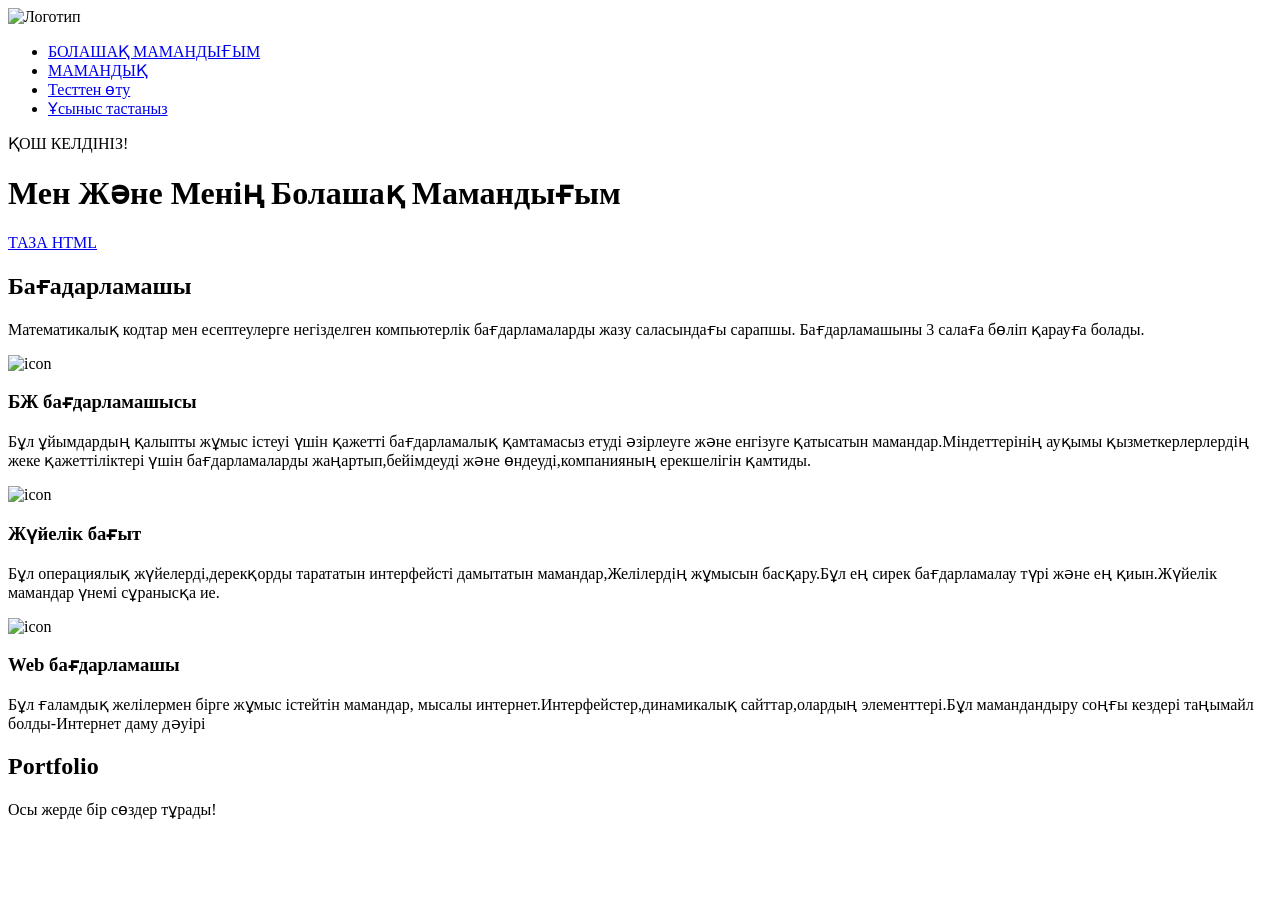
==== index.html @ b15ae534 "Update HTML structure, language code, and add viewport meta tag Co-authored-by: kuanysh.a3.bolat <ku" ====
<!DOCTYPE html>
<html lang="kk">

<head>
	<meta charset="utf-8">
	<meta name="viewport" content="width=device-width, initial-scale=1.0">
	<title>Мен және менің Болашақ мамандығым</title>
	<link rel="stylesheet" type="text/css" href="css/main.css">
</head>

<body>
	
	<header>
		<div class="container">
			<div class="heading text">
				<img src="img/logo.png" alt="Логотип" class="logo">
				<nav>
					<ul class="menu">
						<li>
							<a href="html/future.html">БОЛАШАҚ МАМАНДЫҒЫМ</a>
						</li>
						<li>
							<a href="#prof">МАМАНДЫҚ</a>
						</li>
						<li>
							<a href="#">Тесттен өту</a>
						</li>
						<li>
							<a href="php/index.php">Ұсыныс тастаныз</a>
						</li>
					</ul>
				</nav>
			</div>
			
			<div class="titles">
				<div class="titles__first">
					ҚОШ КЕЛДІНІЗ!
				</div>
				<h1>Мен Және Менің Болашақ Мамандығым</h1>
				<div class="none">
					<a href="html/nonecss.html">ТАЗА HTML</a>
				</div>
			</div>
		</div>
	</header>
	
	<section>
		<div class="container">
			
			<div class="title">
				<h2 id="prof">
					Бағадарламашы
				</h2>

				<p>
					Математикалық кодтар мен есептеулерге негізделген компьютерлік бағдарламаларды жазу саласындағы сарапшы. Бағдарламашыны 3 салаға бөліп қарауға болады.
				</p>
			</div>
				
			<div class="services">
				<div class="services__o">
					<img src="img/icon1.png" alt="icon">
					<h3>БЖ бағдарламашысы</h3>
					<p>Бұл ұйымдардың қалыпты жұмыс істеуі үшін қажетті бағдарламалық қамтамасыз етуді әзірлеуге және енгізуге қатысатын мамандар.Міндеттерінің ауқымы қызметкерлерлердің жеке қажеттіліктері үшін бағдарламаларды жаңартып,бейімдеуді және өндеуді,компанияның ерекшелігін қамтиды.</p>
				</div>

				<div class="services__o">
					<img src="img/icon2.png" alt="icon">
					<h3>Жүйелік бағыт</h3>
					<p>Бұл операциялық жүйелерді,дерекқорды тарататын интерфейсті дамытатын мамандар,Желілердің жұмысын басқару.Бұл ең сирек бағдарламалау түрі және ең қиын.Жүйелік мамандар үнемі сұранысқа ие.</p>
				</div>
			
				<div class="services__o">
					<img src="img/icon3.png" alt="icon">
					<h3>Web бағдарламашы</h3>
					<p>Бұл ғаламдық желілермен бірге жұмыс істейтін мамандар, мысалы интернет.Интерфейстер,динамикалық сайттар,олардың элементтері.Бұл мамандандыру соңғы кездері таңымайл болды-Интернет даму дәуірі</p>
				</div>
			</div>
		</div>
	</section>

	<section id="portfolio">
		<div class="container">
			<div class="title">
				<h2>
					Portfolio
				</h2>

				<p>
					Осы жерде бір сөздер тұрады!
				</p>
			</div>
		</div>
	</section>

	<footer>
		<div class="container">
			
		</div>
	</footer>

</body>

</html>
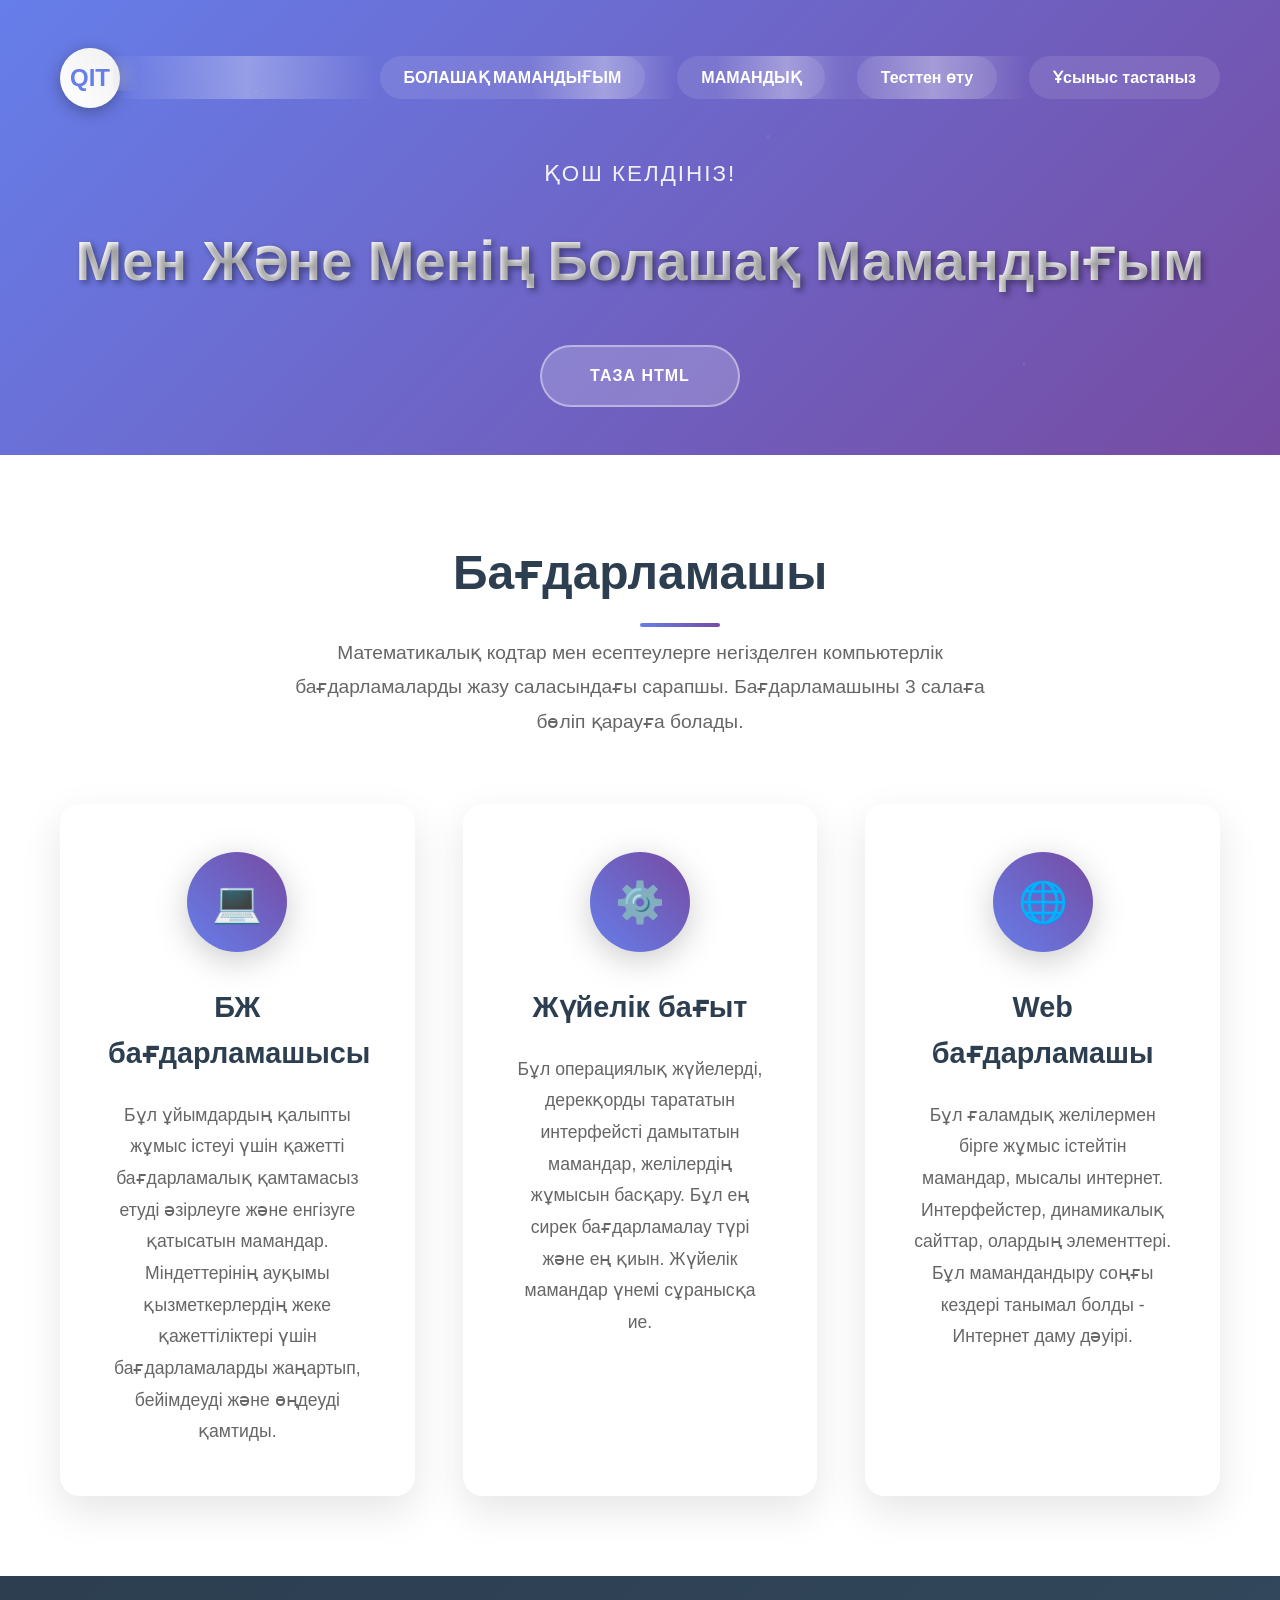
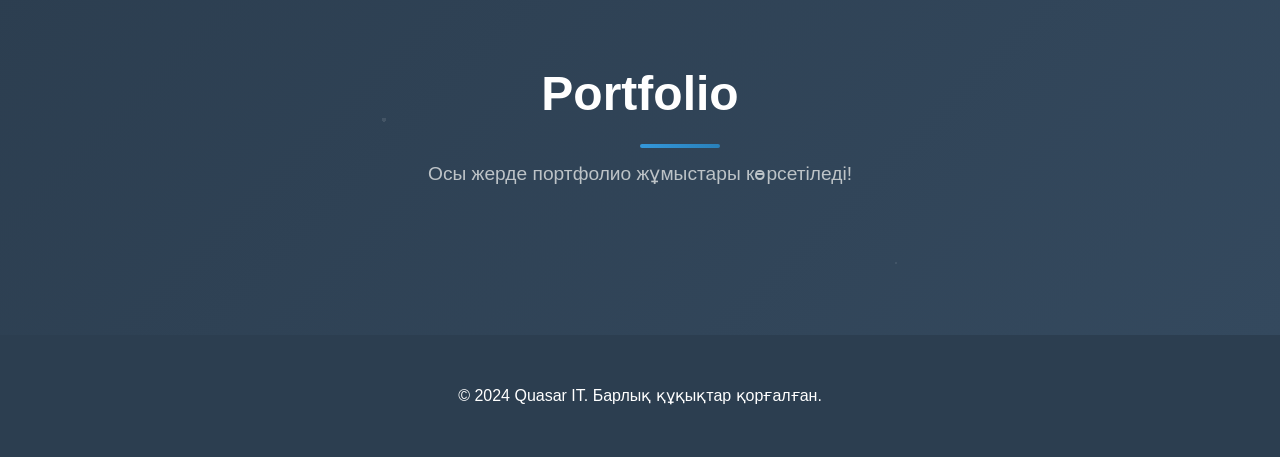
==== commit 23bde836: "Refactor index.html with inline CSS, animations, and enhanced interactivity Co-authored-by: kuanysh." ====
--- a/index.html
+++ b/index.html
@@ -2,103 +2,692 @@
 <html lang="kk">
 
 <head>
-	<meta charset="utf-8">
-	<meta name="viewport" content="width=device-width, initial-scale=1.0">
-	<title>Мен және менің Болашақ мамандығым</title>
-	<link rel="stylesheet" type="text/css" href="css/main.css">
+    <meta charset="utf-8">
+    <meta name="viewport" content="width=device-width, initial-scale=1.0">
+    <title>Мен және менің Болашақ мамандығым</title>
+    <style>
+        /* Reset and Base Styles */
+        * {
+            margin: 0;
+            padding: 0;
+            box-sizing: border-box;
+        }
+
+        body {
+            font-family: 'Segoe UI', Tahoma, Geneva, Verdana, sans-serif;
+            line-height: 1.6;
+            color: #333;
+            overflow-x: hidden;
+        }
+
+        .container {
+            max-width: 1200px;
+            margin: 0 auto;
+            padding: 0 20px;
+        }
+
+        html {
+            scroll-behavior: smooth;
+        }
+
+        /* Animations */
+        @keyframes fadeInUp {
+            from {
+                opacity: 0;
+                transform: translateY(50px);
+            }
+            to {
+                opacity: 1;
+                transform: translateY(0);
+            }
+        }
+
+        @keyframes fadeInLeft {
+            from {
+                opacity: 0;
+                transform: translateX(-50px);
+            }
+            to {
+                opacity: 1;
+                transform: translateX(0);
+            }
+        }
+
+        @keyframes slideInDown {
+            from {
+                opacity: 0;
+                transform: translateY(-100px);
+            }
+            to {
+                opacity: 1;
+                transform: translateY(0);
+            }
+        }
+
+        @keyframes bounceIn {
+            0% {
+                opacity: 0;
+                transform: scale(0.3);
+            }
+            50% {
+                opacity: 1;
+                transform: scale(1.1);
+            }
+            70% {
+                transform: scale(0.95);
+            }
+            100% {
+                opacity: 1;
+                transform: scale(1);
+            }
+        }
+
+        @keyframes pulse {
+            0% {
+                transform: scale(1);
+                opacity: 1;
+            }
+            50% {
+                transform: scale(1.05);
+                opacity: 0.8;
+            }
+            100% {
+                transform: scale(1);
+                opacity: 1;
+            }
+        }
+
+        @keyframes glow {
+            0% {
+                box-shadow: 0 0 10px rgba(102, 126, 234, 0.5);
+            }
+            50% {
+                box-shadow: 0 0 25px rgba(102, 126, 234, 0.8), 0 0 35px rgba(102, 126, 234, 0.6);
+            }
+            100% {
+                box-shadow: 0 0 10px rgba(102, 126, 234, 0.5);
+            }
+        }
+
+        @keyframes float {
+            0%, 100% {
+                transform: translateY(0px);
+            }
+            50% {
+                transform: translateY(-10px);
+            }
+        }
+
+        @keyframes slideIn {
+            from {
+                opacity: 0;
+                transform: translateX(-100%);
+            }
+            to {
+                opacity: 1;
+                transform: translateX(0);
+            }
+        }
+
+        @keyframes zoomIn {
+            from {
+                opacity: 0;
+                transform: scale(0.5);
+            }
+            to {
+                opacity: 1;
+                transform: scale(1);
+            }
+        }
+
+        @keyframes rotateIn {
+            from {
+                opacity: 0;
+                transform: rotate(-180deg) scale(0.5);
+            }
+            to {
+                opacity: 1;
+                transform: rotate(0deg) scale(1);
+            }
+        }
+
+        /* Header Styles */
+        header {
+            background: linear-gradient(135deg, #667eea 0%, #764ba2 100%);
+            color: white;
+            padding: 3rem 0;
+            position: relative;
+            overflow: hidden;
+            animation: slideInDown 1.2s ease-out;
+        }
+
+        header::before {
+            content: '';
+            position: absolute;
+            top: 0;
+            left: 0;
+            right: 0;
+            bottom: 0;
+            background: 
+                radial-gradient(circle at 20% 20%, rgba(255,255,255,0.1) 1px, transparent 1px),
+                radial-gradient(circle at 80% 80%, rgba(255,255,255,0.1) 1px, transparent 1px),
+                radial-gradient(circle at 60% 30%, rgba(255,255,255,0.05) 2px, transparent 2px);
+            animation: float 8s ease-in-out infinite;
+        }
+
+        .heading {
+            display: flex;
+            justify-content: space-between;
+            align-items: center;
+            margin-bottom: 3rem;
+            animation: fadeInLeft 1.2s ease-out 0.3s both;
+        }
+
+        .logo {
+            height: 60px;
+            width: 60px;
+            background: linear-gradient(45deg, #fff, #f0f0f0);
+            border-radius: 50%;
+            display: flex;
+            align-items: center;
+            justify-content: center;
+            font-weight: bold;
+            color: #667eea;
+            font-size: 24px;
+            filter: drop-shadow(0 4px 8px rgba(0,0,0,0.3));
+            transition: all 0.4s ease;
+            animation: rotateIn 1s ease-out 0.5s both;
+        }
+
+        .logo:hover {
+            transform: scale(1.2) rotate(360deg);
+            animation: glow 2s ease-in-out infinite;
+        }
+
+        .menu {
+            list-style: none;
+            display: flex;
+            gap: 2rem;
+        }
+
+        .menu li {
+            animation: bounceIn 0.8s ease-out;
+        }
+
+        .menu li:nth-child(1) { animation-delay: 0.2s; }
+        .menu li:nth-child(2) { animation-delay: 0.4s; }
+        .menu li:nth-child(3) { animation-delay: 0.6s; }
+        .menu li:nth-child(4) { animation-delay: 0.8s; }
+
+        .menu a {
+            color: white;
+            text-decoration: none;
+            font-weight: 600;
+            padding: 0.8rem 1.5rem;
+            border-radius: 30px;
+            transition: all 0.4s ease;
+            position: relative;
+            overflow: hidden;
+            background: rgba(255, 255, 255, 0.1);
+            backdrop-filter: blur(10px);
+        }
+
+        .menu a::before {
+            content: '';
+            position: absolute;
+            top: 0;
+            left: -100%;
+            width: 100%;
+            height: 100%;
+            background: linear-gradient(90deg, transparent, rgba(255,255,255,0.3), transparent);
+            transition: left 0.6s ease;
+        }
+
+        .menu a:hover::before {
+            left: 100%;
+        }
+
+        .menu a:hover {
+            background: rgba(255, 255, 255, 0.25);
+            transform: translateY(-3px) scale(1.05);
+            box-shadow: 0 8px 20px rgba(0,0,0,0.3);
+        }
+
+        .titles {
+            text-align: center;
+            animation: fadeInUp 1.2s ease-out 0.8s both;
+        }
+
+        .titles__first {
+            font-size: 1.4rem;
+            margin-bottom: 1.5rem;
+            opacity: 0.9;
+            animation: pulse 3s ease-in-out infinite;
+            letter-spacing: 2px;
+        }
+
+        .titles h1 {
+            font-size: 3.5rem;
+            margin-bottom: 2.5rem;
+            text-shadow: 3px 3px 6px rgba(0,0,0,0.4);
+            background: linear-gradient(45deg, #fff, #f0f0f0, #fff);
+            -webkit-background-clip: text;
+            -webkit-text-fill-color: transparent;
+            background-clip: text;
+            animation: float 4s ease-in-out infinite;
+        }
+
+        .none a {
+            background: rgba(255, 255, 255, 0.2);
+            color: white;
+            padding: 1rem 3rem;
+            border-radius: 50px;
+            text-decoration: none;
+            transition: all 0.4s ease;
+            display: inline-block;
+            border: 2px solid rgba(255, 255, 255, 0.4);
+            font-weight: 600;
+            text-transform: uppercase;
+            letter-spacing: 1px;
+        }
+
+        .none a:hover {
+            background: white;
+            color: #667eea;
+            transform: translateY(-5px) scale(1.05);
+            box-shadow: 0 10px 30px rgba(0,0,0,0.3);
+            animation: glow 2s ease-in-out infinite;
+        }
+
+        /* Section Styles */
+        section {
+            padding: 5rem 0;
+            position: relative;
+        }
+
+        section:nth-child(even) {
+            background: linear-gradient(135deg, #f5f7fa 0%, #c3cfe2 100%);
+        }
+
+        .title {
+            text-align: center;
+            margin-bottom: 4rem;
+            animation: fadeInUp 1s ease-out;
+        }
+
+        .title h2 {
+            font-size: 3rem;
+            margin-bottom: 1.5rem;
+            color: #2c3e50;
+            position: relative;
+            display: inline-block;
+            animation: zoomIn 1s ease-out 0.3s both;
+        }
+
+        .title h2::after {
+            content: '';
+            position: absolute;
+            bottom: -15px;
+            left: 50%;
+            transform: translateX(-50%);
+            width: 80px;
+            height: 4px;
+            background: linear-gradient(45deg, #667eea, #764ba2);
+            border-radius: 3px;
+            animation: slideIn 1s ease-out 0.6s both;
+        }
+
+        .title p {
+            font-size: 1.2rem;
+            color: #666;
+            max-width: 700px;
+            margin: 0 auto;
+            line-height: 1.8;
+            animation: fadeInUp 1s ease-out 0.5s both;
+        }
+
+        /* Services Styles */
+        .services {
+            display: grid;
+            grid-template-columns: repeat(auto-fit, minmax(350px, 1fr));
+            gap: 3rem;
+            margin-top: 4rem;
+        }
+
+        .services__o {
+            background: white;
+            padding: 3rem;
+            border-radius: 20px;
+            text-align: center;
+            box-shadow: 0 15px 40px rgba(0,0,0,0.1);
+            transition: all 0.4s ease;
+            position: relative;
+            overflow: hidden;
+            animation: fadeInUp 1s ease-out;
+            transform: translateY(20px);
+            opacity: 0;
+        }
+
+        .services__o:nth-child(1) { 
+            animation-delay: 0.2s; 
+            animation-fill-mode: both;
+        }
+        .services__o:nth-child(2) { 
+            animation-delay: 0.4s; 
+            animation-fill-mode: both;
+        }
+        .services__o:nth-child(3) { 
+            animation-delay: 0.6s; 
+            animation-fill-mode: both;
+        }
+
+        .services__o::before {
+            content: '';
+            position: absolute;
+            top: 0;
+            left: 0;
+            right: 0;
+            height: 5px;
+            background: linear-gradient(45deg, #667eea, #764ba2, #667eea);
+            transform: scaleX(0);
+            transition: transform 0.6s ease;
+        }
+
+        .services__o:hover::before {
+            transform: scaleX(1);
+        }
+
+        .services__o:hover {
+            transform: translateY(-15px) scale(1.02);
+            box-shadow: 0 25px 60px rgba(0,0,0,0.2);
+        }
+
+        .services__o .icon {
+            width: 100px;
+            height: 100px;
+            margin: 0 auto 2rem;
+            background: linear-gradient(45deg, #667eea, #764ba2);
+            border-radius: 50%;
+            display: flex;
+            align-items: center;
+            justify-content: center;
+            font-size: 2.5rem;
+            color: white;
+            filter: drop-shadow(0 8px 16px rgba(0,0,0,0.2));
+            transition: all 0.4s ease;
+            animation: rotateIn 1s ease-out;
+        }
+
+        .services__o:hover .icon {
+            transform: scale(1.15) rotate(360deg);
+            animation: pulse 1s ease-in-out infinite;
+        }
+
+        .services__o h3 {
+            font-size: 1.8rem;
+            margin-bottom: 1.5rem;
+            color: #2c3e50;
+            animation: fadeInUp 1s ease-out 0.3s both;
+        }
+
+        .services__o p {
+            color: #666;
+            line-height: 1.8;
+            font-size: 1.1rem;
+            animation: fadeInUp 1s ease-out 0.5s both;
+        }
+
+        /* Portfolio Section */
+        #portfolio {
+            background: linear-gradient(135deg, #2c3e50 0%, #34495e 100%);
+            color: white;
+            position: relative;
+            overflow: hidden;
+        }
+
+        #portfolio::before {
+            content: '';
+            position: absolute;
+            top: 0;
+            left: 0;
+            right: 0;
+            bottom: 0;
+            background: 
+                radial-gradient(circle at 30% 40%, rgba(255,255,255,0.1) 2px, transparent 2px),
+                radial-gradient(circle at 70% 80%, rgba(255,255,255,0.08) 1px, transparent 1px);
+            animation: float 12s ease-in-out infinite reverse;
+        }
+
+        #portfolio .title h2 {
+            color: white;
+            animation: zoomIn 1s ease-out;
+        }
+
+        #portfolio .title h2::after {
+            background: linear-gradient(45deg, #3498db, #2980b9);
+        }
+
+        #portfolio .title p {
+            color: #bdc3c7;
+        }
+
+        /* Footer */
+        footer {
+            background: #2c3e50;
+            color: white;
+            padding: 3rem 0;
+            text-align: center;
+            animation: fadeInUp 1s ease-out;
+        }
+
+        /* Responsive Design */
+        @media (max-width: 768px) {
+            .heading {
+                flex-direction: column;
+                gap: 2rem;
+            }
+            
+            .menu {
+                flex-wrap: wrap;
+                justify-content: center;
+                gap: 1rem;
+            }
+            
+            .titles h1 {
+                font-size: 2.5rem;
+            }
+            
+            .services {
+                grid-template-columns: 1fr;
+                gap: 2rem;
+            }
+            
+            .title h2 {
+                font-size: 2.5rem;
+            }
+
+            .services__o {
+                padding: 2rem;
+            }
+        }
+
+        /* Loading Screen */
+        .loading {
+            position: fixed;
+            top: 0;
+            left: 0;
+            width: 100%;
+            height: 100%;
+            background: linear-gradient(135deg, #667eea 0%, #764ba2 100%);
+            display: flex;
+            justify-content: center;
+            align-items: center;
+            z-index: 9999;
+            animation: fadeOut 1s ease-out 2s both;
+        }
+
+        .loading::after {
+            content: '';
+            width: 50px;
+            height: 50px;
+            border: 3px solid rgba(255,255,255,0.3);
+            border-top: 3px solid white;
+            border-radius: 50%;
+            animation: spin 1s linear infinite;
+        }
+
+        @keyframes spin {
+            0% { transform: rotate(0deg); }
+            100% { transform: rotate(360deg); }
+        }
+
+        @keyframes fadeOut {
+            to {
+                opacity: 0;
+                visibility: hidden;
+            }
+        }
+
+        /* Scroll Animations */
+        .animate-on-scroll {
+            opacity: 0;
+            transform: translateY(50px);
+            transition: all 0.8s ease;
+        }
+
+        .animate-on-scroll.animated {
+            opacity: 1;
+            transform: translateY(0);
+        }
+    </style>
 </head>
 
 <body>
-	
-	<header>
-		<div class="container">
-			<div class="heading text">
-				<img src="img/logo.png" alt="Логотип" class="logo">
-				<nav>
-					<ul class="menu">
-						<li>
-							<a href="html/future.html">БОЛАШАҚ МАМАНДЫҒЫМ</a>
-						</li>
-						<li>
-							<a href="#prof">МАМАНДЫҚ</a>
-						</li>
-						<li>
-							<a href="#">Тесттен өту</a>
-						</li>
-						<li>
-							<a href="php/index.php">Ұсыныс тастаныз</a>
-						</li>
-					</ul>
-				</nav>
-			</div>
-			
-			<div class="titles">
-				<div class="titles__first">
-					ҚОШ КЕЛДІНІЗ!
-				</div>
-				<h1>Мен Және Менің Болашақ Мамандығым</h1>
-				<div class="none">
-					<a href="html/nonecss.html">ТАЗА HTML</a>
-				</div>
-			</div>
-		</div>
-	</header>
-	
-	<section>
-		<div class="container">
-			
-			<div class="title">
-				<h2 id="prof">
-					Бағадарламашы
-				</h2>
-
-				<p>
-					Математикалық кодтар мен есептеулерге негізделген компьютерлік бағдарламаларды жазу саласындағы сарапшы. Бағдарламашыны 3 салаға бөліп қарауға болады.
-				</p>
-			</div>
-				
-			<div class="services">
-				<div class="services__o">
-					<img src="img/icon1.png" alt="icon">
-					<h3>БЖ бағдарламашысы</h3>
-					<p>Бұл ұйымдардың қалыпты жұмыс істеуі үшін қажетті бағдарламалық қамтамасыз етуді әзірлеуге және енгізуге қатысатын мамандар.Міндеттерінің ауқымы қызметкерлерлердің жеке қажеттіліктері үшін бағдарламаларды жаңартып,бейімдеуді және өндеуді,компанияның ерекшелігін қамтиды.</p>
-				</div>
-
-				<div class="services__o">
-					<img src="img/icon2.png" alt="icon">
-					<h3>Жүйелік бағыт</h3>
-					<p>Бұл операциялық жүйелерді,дерекқорды тарататын интерфейсті дамытатын мамандар,Желілердің жұмысын басқару.Бұл ең сирек бағдарламалау түрі және ең қиын.Жүйелік мамандар үнемі сұранысқа ие.</p>
-				</div>
-			
-				<div class="services__o">
-					<img src="img/icon3.png" alt="icon">
-					<h3>Web бағдарламашы</h3>
-					<p>Бұл ғаламдық желілермен бірге жұмыс істейтін мамандар, мысалы интернет.Интерфейстер,динамикалық сайттар,олардың элементтері.Бұл мамандандыру соңғы кездері таңымайл болды-Интернет даму дәуірі</p>
-				</div>
-			</div>
-		</div>
-	</section>
-
-	<section id="portfolio">
-		<div class="container">
-			<div class="title">
-				<h2>
-					Portfolio
-				</h2>
-
-				<p>
-					Осы жерде бір сөздер тұрады!
-				</p>
-			</div>
-		</div>
-	</section>
-
-	<footer>
-		<div class="container">
-			
-		</div>
-	</footer>
+    <!-- Loading Screen -->
+    <div class="loading"></div>
+
+    <header>
+        <div class="container">
+            <div class="heading text">
+                <div class="logo">QIT</div>
+                <nav>
+                    <ul class="menu">
+                        <li><a href="html/future.html">БОЛАШАҚ МАМАНДЫҒЫМ</a></li>
+                        <li><a href="#prof">МАМАНДЫҚ</a></li>
+                        <li><a href="#">Тесттен өту</a></li>
+                        <li><a href="php/index.php">Ұсыныс тастаныз</a></li>
+                    </ul>
+                </nav>
+            </div>
+            
+            <div class="titles">
+                <div class="titles__first">ҚОШ КЕЛДІНІЗ!</div>
+                <h1>Мен Және Менің Болашақ Мамандығым</h1>
+                <div class="none">
+                    <a href="html/nonecss.html">ТАЗА HTML</a>
+                </div>
+            </div>
+        </div>
+    </header>
+    
+    <section>
+        <div class="container">
+            <div class="title">
+                <h2 id="prof">Бағдарламашы</h2>
+                <p>Математикалық кодтар мен есептеулерге негізделген компьютерлік бағдарламаларды жазу саласындағы сарапшы. Бағдарламашыны 3 салаға бөліп қарауға болады.</p>
+            </div>
+                
+            <div class="services">
+                <div class="services__o">
+                    <div class="icon">💻</div>
+                    <h3>БЖ бағдарламашысы</h3>
+                    <p>Бұл ұйымдардың қалыпты жұмыс істеуі үшін қажетті бағдарламалық қамтамасыз етуді әзірлеуге және енгізуге қатысатын мамандар. Міндеттерінің ауқымы қызметкерлердің жеке қажеттіліктері үшін бағдарламаларды жаңартып, бейімдеуді және өңдеуді қамтиды.</p>
+                </div>
+
+                <div class="services__o">
+                    <div class="icon">⚙️</div>
+                    <h3>Жүйелік бағыт</h3>
+                    <p>Бұл операциялық жүйелерді, дерекқорды тарататын интерфейсті дамытатын мамандар, желілердің жұмысын басқару. Бұл ең сирек бағдарламалау түрі және ең қиын. Жүйелік мамандар үнемі сұранысқа ие.</p>
+                </div>
+            
+                <div class="services__o">
+                    <div class="icon">🌐</div>
+                    <h3>Web бағдарламашы</h3>
+                    <p>Бұл ғаламдық желілермен бірге жұмыс істейтін мамандар, мысалы интернет. Интерфейстер, динамикалық сайттар, олардың элементтері. Бұл мамандандыру соңғы кездері танымал болды - Интернет даму дәуірі.</p>
+                </div>
+            </div>
+        </div>
+    </section>
+
+    <section id="portfolio">
+        <div class="container">
+            <div class="title">
+                <h2>Portfolio</h2>
+                <p>Осы жерде портфолио жұмыстары көрсетіледі!</p>
+            </div>
+        </div>
+    </section>
+
+    <footer>
+        <div class="container">
+            <p>&copy; 2024 Quasar IT. Барлық құқықтар қорғалған.</p>
+        </div>
+    </footer>
+
+    <script>
+        // Smooth scroll for navigation links
+        document.querySelectorAll('a[href^="#"]').forEach(anchor => {
+            anchor.addEventListener('click', function (e) {
+                e.preventDefault();
+                const target = document.querySelector(this.getAttribute('href'));
+                if (target) {
+                    target.scrollIntoView({
+                        behavior: 'smooth',
+                        block: 'start'
+                    });
+                }
+            });
+        });
+
+        // Animate elements on scroll
+        const observerOptions = {
+            threshold: 0.1,
+            rootMargin: '0px 0px -50px 0px'
+        };
+
+        const observer = new IntersectionObserver(function(entries) {
+            entries.forEach(entry => {
+                if (entry.isIntersecting) {
+                    entry.target.classList.add('animated');
+                }
+            });
+        }, observerOptions);
+
+        // Observe all services cards
+        document.querySelectorAll('.services__o').forEach(card => {
+            card.classList.add('animate-on-scroll');
+            observer.observe(card);
+        });
+
+        // Add parallax effect to header
+        window.addEventListener('scroll', () => {
+            const scrolled = window.pageYOffset;
+            const header = document.querySelector('header');
+            if (header) {
+                header.style.transform = `translateY(${scrolled * 0.5}px)`;
+            }
+        });
+
+        // Add click animation to service cards
+        document.querySelectorAll('.services__o').forEach(card => {
+            card.addEventListener('click', function() {
+                this.style.transform = 'scale(0.95)';
+                setTimeout(() => {
+                    this.style.transform = '';
+                }, 150);
+            });
+        });
+    </script>
 
 </body>
-
 </html>
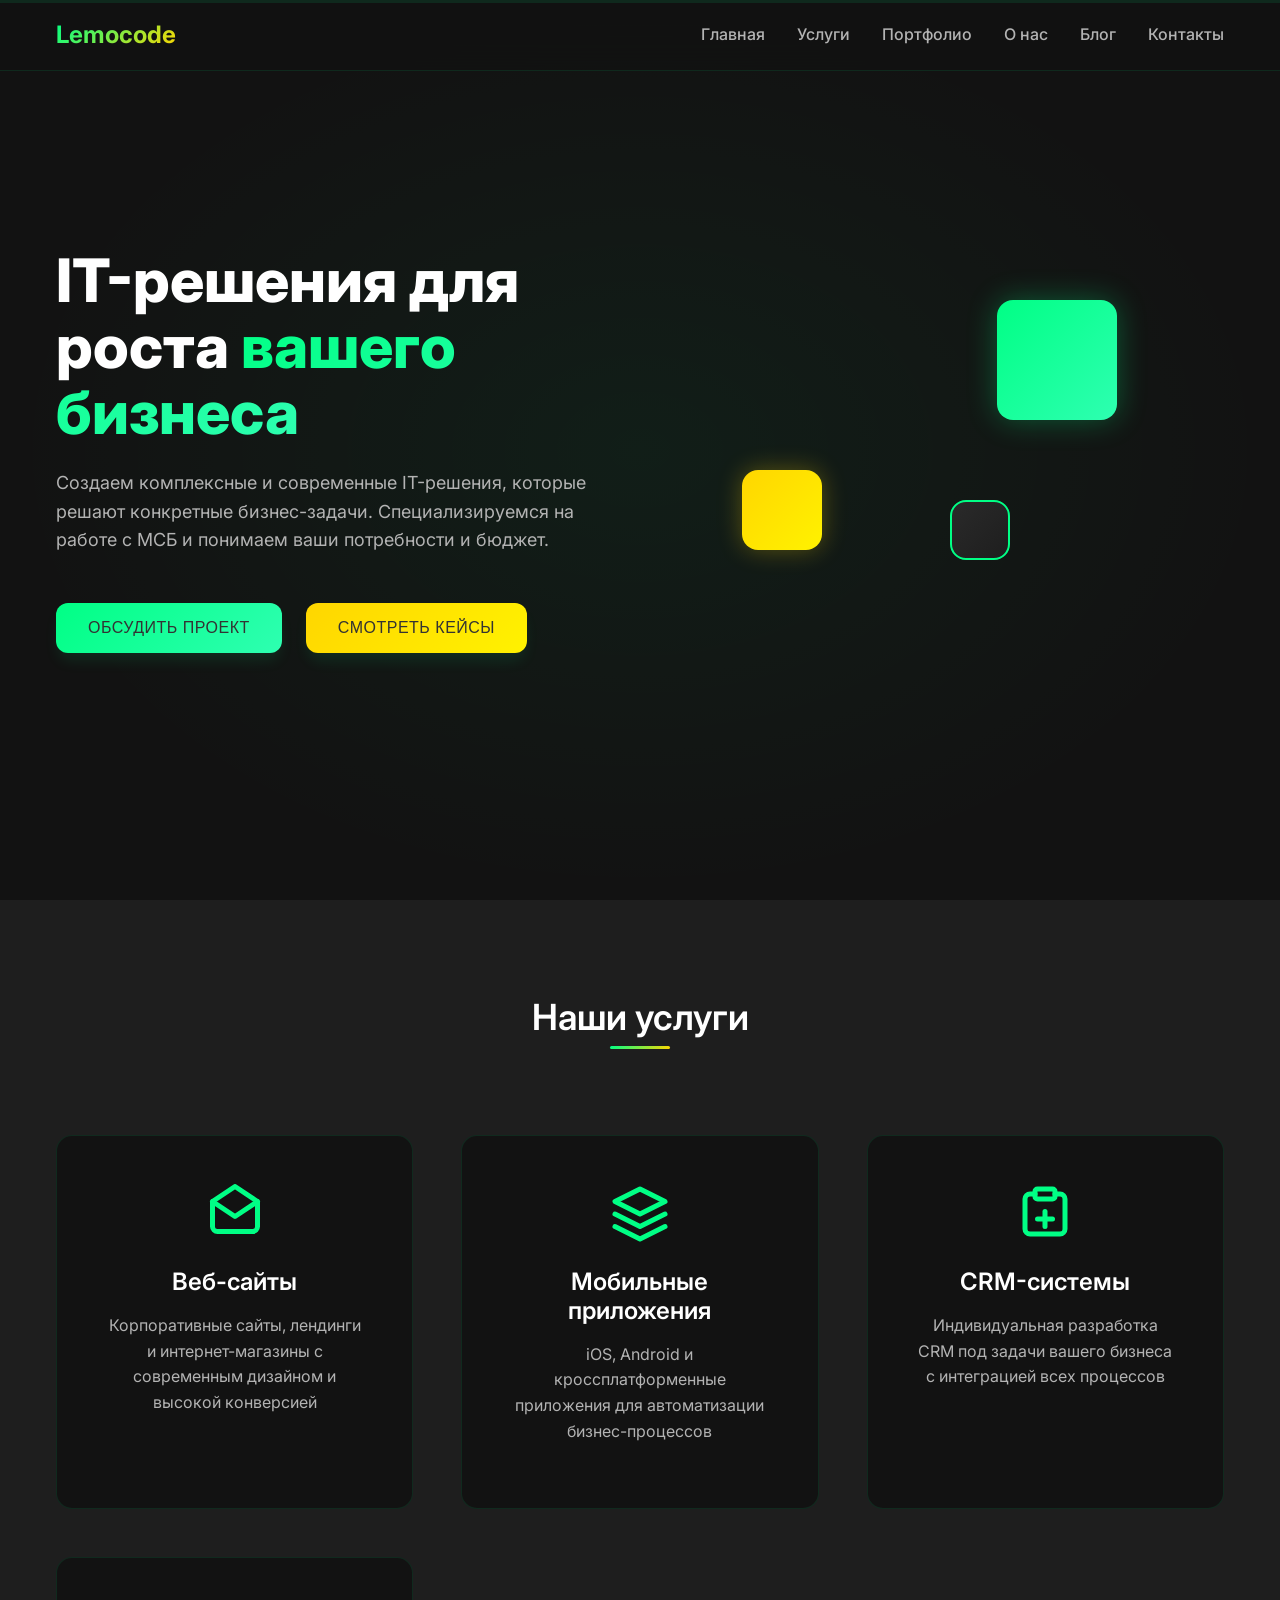
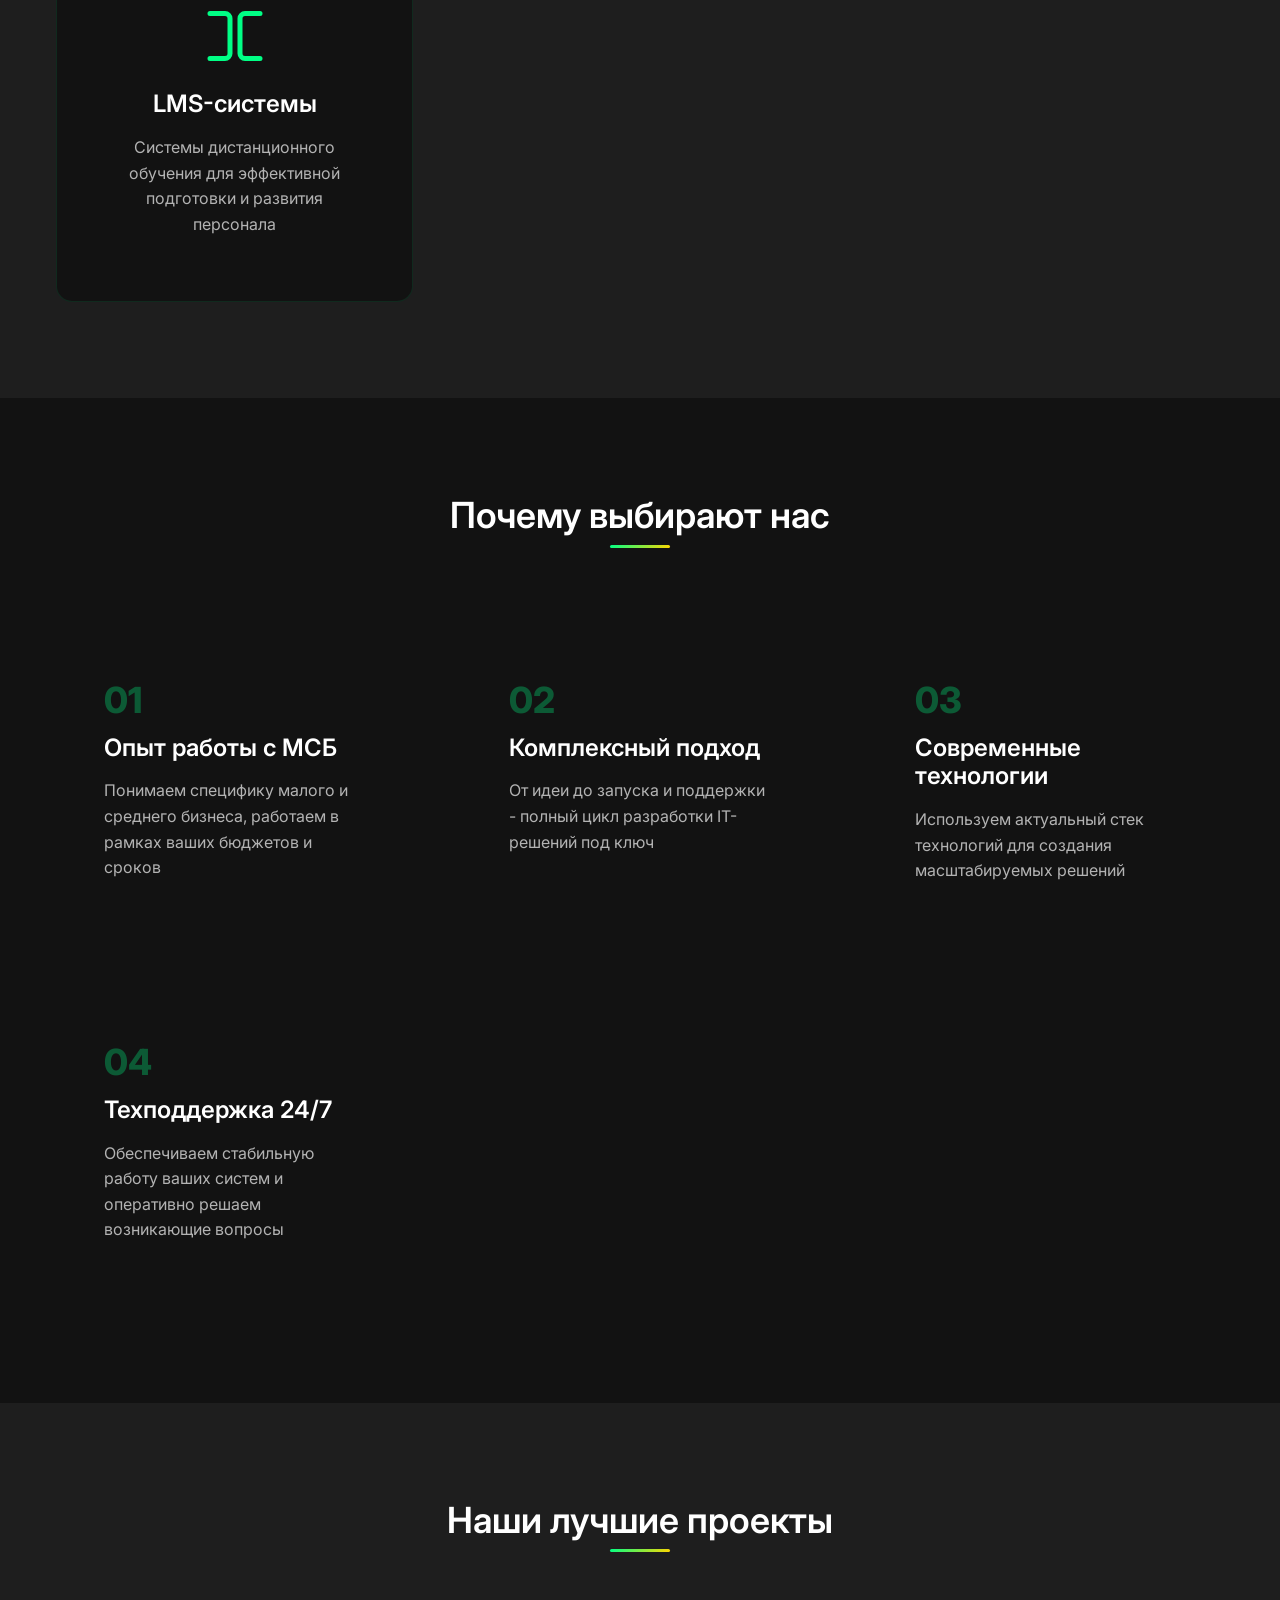
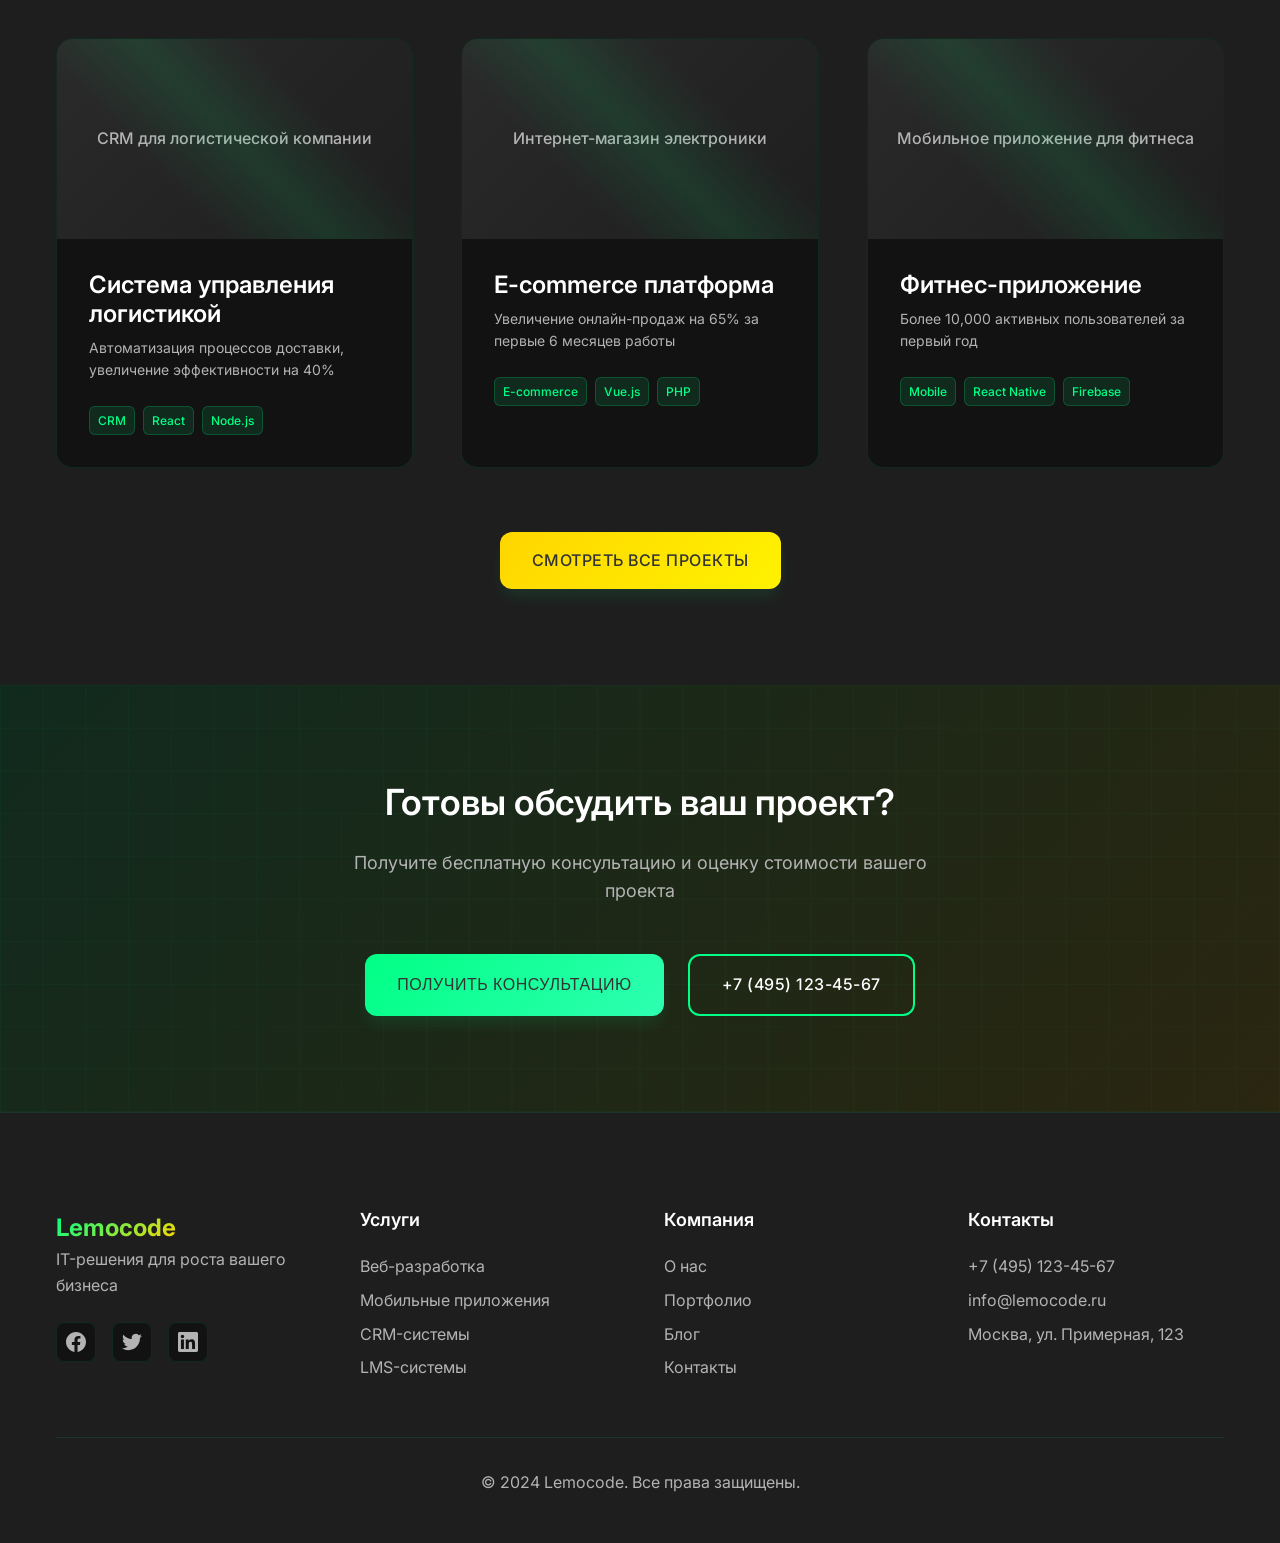
==== commit d9895a7a: "Create initial project structure for Lemocode corporate website Co-authored-by: kuanysh.a3.bolat <ku" ====
--- a/index.html
+++ b/index.html
@@ -1,693 +1,341 @@
 <!DOCTYPE html>
-<html lang="kk">
-
+<html lang="ru">
 <head>
-    <meta charset="utf-8">
+    <meta charset="UTF-8">
     <meta name="viewport" content="width=device-width, initial-scale=1.0">
-    <title>Мен және менің Болашақ мамандығым</title>
-    <style>
-        /* Reset and Base Styles */
-        * {
-            margin: 0;
-            padding: 0;
-            box-sizing: border-box;
-        }
-
-        body {
-            font-family: 'Segoe UI', Tahoma, Geneva, Verdana, sans-serif;
-            line-height: 1.6;
-            color: #333;
-            overflow-x: hidden;
-        }
-
-        .container {
-            max-width: 1200px;
-            margin: 0 auto;
-            padding: 0 20px;
-        }
-
-        html {
-            scroll-behavior: smooth;
-        }
-
-        /* Animations */
-        @keyframes fadeInUp {
-            from {
-                opacity: 0;
-                transform: translateY(50px);
-            }
-            to {
-                opacity: 1;
-                transform: translateY(0);
-            }
-        }
-
-        @keyframes fadeInLeft {
-            from {
-                opacity: 0;
-                transform: translateX(-50px);
-            }
-            to {
-                opacity: 1;
-                transform: translateX(0);
-            }
-        }
-
-        @keyframes slideInDown {
-            from {
-                opacity: 0;
-                transform: translateY(-100px);
-            }
-            to {
-                opacity: 1;
-                transform: translateY(0);
-            }
-        }
-
-        @keyframes bounceIn {
-            0% {
-                opacity: 0;
-                transform: scale(0.3);
-            }
-            50% {
-                opacity: 1;
-                transform: scale(1.1);
-            }
-            70% {
-                transform: scale(0.95);
-            }
-            100% {
-                opacity: 1;
-                transform: scale(1);
-            }
-        }
-
-        @keyframes pulse {
-            0% {
-                transform: scale(1);
-                opacity: 1;
-            }
-            50% {
-                transform: scale(1.05);
-                opacity: 0.8;
-            }
-            100% {
-                transform: scale(1);
-                opacity: 1;
-            }
-        }
-
-        @keyframes glow {
-            0% {
-                box-shadow: 0 0 10px rgba(102, 126, 234, 0.5);
-            }
-            50% {
-                box-shadow: 0 0 25px rgba(102, 126, 234, 0.8), 0 0 35px rgba(102, 126, 234, 0.6);
-            }
-            100% {
-                box-shadow: 0 0 10px rgba(102, 126, 234, 0.5);
-            }
-        }
-
-        @keyframes float {
-            0%, 100% {
-                transform: translateY(0px);
-            }
-            50% {
-                transform: translateY(-10px);
-            }
-        }
-
-        @keyframes slideIn {
-            from {
-                opacity: 0;
-                transform: translateX(-100%);
-            }
-            to {
-                opacity: 1;
-                transform: translateX(0);
-            }
-        }
-
-        @keyframes zoomIn {
-            from {
-                opacity: 0;
-                transform: scale(0.5);
-            }
-            to {
-                opacity: 1;
-                transform: scale(1);
-            }
-        }
-
-        @keyframes rotateIn {
-            from {
-                opacity: 0;
-                transform: rotate(-180deg) scale(0.5);
-            }
-            to {
-                opacity: 1;
-                transform: rotate(0deg) scale(1);
-            }
-        }
-
-        /* Header Styles */
-        header {
-            background: linear-gradient(135deg, #667eea 0%, #764ba2 100%);
-            color: white;
-            padding: 3rem 0;
-            position: relative;
-            overflow: hidden;
-            animation: slideInDown 1.2s ease-out;
-        }
-
-        header::before {
-            content: '';
-            position: absolute;
-            top: 0;
-            left: 0;
-            right: 0;
-            bottom: 0;
-            background: 
-                radial-gradient(circle at 20% 20%, rgba(255,255,255,0.1) 1px, transparent 1px),
-                radial-gradient(circle at 80% 80%, rgba(255,255,255,0.1) 1px, transparent 1px),
-                radial-gradient(circle at 60% 30%, rgba(255,255,255,0.05) 2px, transparent 2px);
-            animation: float 8s ease-in-out infinite;
-        }
-
-        .heading {
-            display: flex;
-            justify-content: space-between;
-            align-items: center;
-            margin-bottom: 3rem;
-            animation: fadeInLeft 1.2s ease-out 0.3s both;
-        }
-
-        .logo {
-            height: 60px;
-            width: 60px;
-            background: linear-gradient(45deg, #fff, #f0f0f0);
-            border-radius: 50%;
-            display: flex;
-            align-items: center;
-            justify-content: center;
-            font-weight: bold;
-            color: #667eea;
-            font-size: 24px;
-            filter: drop-shadow(0 4px 8px rgba(0,0,0,0.3));
-            transition: all 0.4s ease;
-            animation: rotateIn 1s ease-out 0.5s both;
-        }
-
-        .logo:hover {
-            transform: scale(1.2) rotate(360deg);
-            animation: glow 2s ease-in-out infinite;
-        }
-
-        .menu {
-            list-style: none;
-            display: flex;
-            gap: 2rem;
-        }
-
-        .menu li {
-            animation: bounceIn 0.8s ease-out;
-        }
-
-        .menu li:nth-child(1) { animation-delay: 0.2s; }
-        .menu li:nth-child(2) { animation-delay: 0.4s; }
-        .menu li:nth-child(3) { animation-delay: 0.6s; }
-        .menu li:nth-child(4) { animation-delay: 0.8s; }
-
-        .menu a {
-            color: white;
-            text-decoration: none;
-            font-weight: 600;
-            padding: 0.8rem 1.5rem;
-            border-radius: 30px;
-            transition: all 0.4s ease;
-            position: relative;
-            overflow: hidden;
-            background: rgba(255, 255, 255, 0.1);
-            backdrop-filter: blur(10px);
-        }
-
-        .menu a::before {
-            content: '';
-            position: absolute;
-            top: 0;
-            left: -100%;
-            width: 100%;
-            height: 100%;
-            background: linear-gradient(90deg, transparent, rgba(255,255,255,0.3), transparent);
-            transition: left 0.6s ease;
-        }
-
-        .menu a:hover::before {
-            left: 100%;
-        }
-
-        .menu a:hover {
-            background: rgba(255, 255, 255, 0.25);
-            transform: translateY(-3px) scale(1.05);
-            box-shadow: 0 8px 20px rgba(0,0,0,0.3);
-        }
-
-        .titles {
-            text-align: center;
-            animation: fadeInUp 1.2s ease-out 0.8s both;
-        }
-
-        .titles__first {
-            font-size: 1.4rem;
-            margin-bottom: 1.5rem;
-            opacity: 0.9;
-            animation: pulse 3s ease-in-out infinite;
-            letter-spacing: 2px;
-        }
-
-        .titles h1 {
-            font-size: 3.5rem;
-            margin-bottom: 2.5rem;
-            text-shadow: 3px 3px 6px rgba(0,0,0,0.4);
-            background: linear-gradient(45deg, #fff, #f0f0f0, #fff);
-            -webkit-background-clip: text;
-            -webkit-text-fill-color: transparent;
-            background-clip: text;
-            animation: float 4s ease-in-out infinite;
-        }
-
-        .none a {
-            background: rgba(255, 255, 255, 0.2);
-            color: white;
-            padding: 1rem 3rem;
-            border-radius: 50px;
-            text-decoration: none;
-            transition: all 0.4s ease;
-            display: inline-block;
-            border: 2px solid rgba(255, 255, 255, 0.4);
-            font-weight: 600;
-            text-transform: uppercase;
-            letter-spacing: 1px;
-        }
-
-        .none a:hover {
-            background: white;
-            color: #667eea;
-            transform: translateY(-5px) scale(1.05);
-            box-shadow: 0 10px 30px rgba(0,0,0,0.3);
-            animation: glow 2s ease-in-out infinite;
-        }
-
-        /* Section Styles */
-        section {
-            padding: 5rem 0;
-            position: relative;
-        }
-
-        section:nth-child(even) {
-            background: linear-gradient(135deg, #f5f7fa 0%, #c3cfe2 100%);
-        }
-
-        .title {
-            text-align: center;
-            margin-bottom: 4rem;
-            animation: fadeInUp 1s ease-out;
-        }
-
-        .title h2 {
-            font-size: 3rem;
-            margin-bottom: 1.5rem;
-            color: #2c3e50;
-            position: relative;
-            display: inline-block;
-            animation: zoomIn 1s ease-out 0.3s both;
-        }
-
-        .title h2::after {
-            content: '';
-            position: absolute;
-            bottom: -15px;
-            left: 50%;
-            transform: translateX(-50%);
-            width: 80px;
-            height: 4px;
-            background: linear-gradient(45deg, #667eea, #764ba2);
-            border-radius: 3px;
-            animation: slideIn 1s ease-out 0.6s both;
-        }
-
-        .title p {
-            font-size: 1.2rem;
-            color: #666;
-            max-width: 700px;
-            margin: 0 auto;
-            line-height: 1.8;
-            animation: fadeInUp 1s ease-out 0.5s both;
-        }
-
-        /* Services Styles */
-        .services {
-            display: grid;
-            grid-template-columns: repeat(auto-fit, minmax(350px, 1fr));
-            gap: 3rem;
-            margin-top: 4rem;
-        }
-
-        .services__o {
-            background: white;
-            padding: 3rem;
-            border-radius: 20px;
-            text-align: center;
-            box-shadow: 0 15px 40px rgba(0,0,0,0.1);
-            transition: all 0.4s ease;
-            position: relative;
-            overflow: hidden;
-            animation: fadeInUp 1s ease-out;
-            transform: translateY(20px);
-            opacity: 0;
-        }
-
-        .services__o:nth-child(1) { 
-            animation-delay: 0.2s; 
-            animation-fill-mode: both;
-        }
-        .services__o:nth-child(2) { 
-            animation-delay: 0.4s; 
-            animation-fill-mode: both;
-        }
-        .services__o:nth-child(3) { 
-            animation-delay: 0.6s; 
-            animation-fill-mode: both;
-        }
-
-        .services__o::before {
-            content: '';
-            position: absolute;
-            top: 0;
-            left: 0;
-            right: 0;
-            height: 5px;
-            background: linear-gradient(45deg, #667eea, #764ba2, #667eea);
-            transform: scaleX(0);
-            transition: transform 0.6s ease;
-        }
-
-        .services__o:hover::before {
-            transform: scaleX(1);
-        }
-
-        .services__o:hover {
-            transform: translateY(-15px) scale(1.02);
-            box-shadow: 0 25px 60px rgba(0,0,0,0.2);
-        }
-
-        .services__o .icon {
-            width: 100px;
-            height: 100px;
-            margin: 0 auto 2rem;
-            background: linear-gradient(45deg, #667eea, #764ba2);
-            border-radius: 50%;
-            display: flex;
-            align-items: center;
-            justify-content: center;
-            font-size: 2.5rem;
-            color: white;
-            filter: drop-shadow(0 8px 16px rgba(0,0,0,0.2));
-            transition: all 0.4s ease;
-            animation: rotateIn 1s ease-out;
-        }
-
-        .services__o:hover .icon {
-            transform: scale(1.15) rotate(360deg);
-            animation: pulse 1s ease-in-out infinite;
-        }
-
-        .services__o h3 {
-            font-size: 1.8rem;
-            margin-bottom: 1.5rem;
-            color: #2c3e50;
-            animation: fadeInUp 1s ease-out 0.3s both;
-        }
-
-        .services__o p {
-            color: #666;
-            line-height: 1.8;
-            font-size: 1.1rem;
-            animation: fadeInUp 1s ease-out 0.5s both;
-        }
-
-        /* Portfolio Section */
-        #portfolio {
-            background: linear-gradient(135deg, #2c3e50 0%, #34495e 100%);
-            color: white;
-            position: relative;
-            overflow: hidden;
-        }
-
-        #portfolio::before {
-            content: '';
-            position: absolute;
-            top: 0;
-            left: 0;
-            right: 0;
-            bottom: 0;
-            background: 
-                radial-gradient(circle at 30% 40%, rgba(255,255,255,0.1) 2px, transparent 2px),
-                radial-gradient(circle at 70% 80%, rgba(255,255,255,0.08) 1px, transparent 1px);
-            animation: float 12s ease-in-out infinite reverse;
-        }
-
-        #portfolio .title h2 {
-            color: white;
-            animation: zoomIn 1s ease-out;
-        }
-
-        #portfolio .title h2::after {
-            background: linear-gradient(45deg, #3498db, #2980b9);
-        }
-
-        #portfolio .title p {
-            color: #bdc3c7;
-        }
-
-        /* Footer */
-        footer {
-            background: #2c3e50;
-            color: white;
-            padding: 3rem 0;
-            text-align: center;
-            animation: fadeInUp 1s ease-out;
-        }
-
-        /* Responsive Design */
-        @media (max-width: 768px) {
-            .heading {
-                flex-direction: column;
-                gap: 2rem;
-            }
+    <title>Lemocode - IT-решения для роста вашего бизнеса</title>
+    <link rel="stylesheet" href="styles/main.css">
+    <link rel="preconnect" href="https://fonts.googleapis.com">
+    <link rel="preconnect" href="https://fonts.gstatic.com" crossorigin>
+    <link href="https://fonts.googleapis.com/css2?family=Inter:wght@300;400;500;600;700&display=swap" rel="stylesheet">
+</head>
+<body>
+    <header class="header">
+        <nav class="nav">
+            <div class="nav__container">
+                <div class="nav__logo">
+                    <span class="logo-text">Lemocode</span>
+                </div>
+                <ul class="nav__menu">
+                    <li><a href="#home" class="nav__link">Главная</a></li>
+                    <li><a href="services.html" class="nav__link">Услуги</a></li>
+                    <li><a href="portfolio.html" class="nav__link">Портфолио</a></li>
+                    <li><a href="about.html" class="nav__link">О нас</a></li>
+                    <li><a href="blog.html" class="nav__link">Блог</a></li>
+                    <li><a href="contacts.html" class="nav__link">Контакты</a></li>
+                </ul>
+                <button class="nav__toggle">
+                    <span></span>
+                    <span></span>
+                    <span></span>
+                </button>
+            </div>
+        </nav>
+    </header>
+
+    <main>
+        <!-- Hero Section -->
+        <section id="home" class="hero">
+            <div class="hero__container">
+                <div class="hero__content">
+                    <h1 class="hero__title">
+                        IT-решения для роста 
+                        <span class="accent-text">вашего бизнеса</span>
+                    </h1>
+                    <p class="hero__subtitle">
+                        Создаем комплексные и современные IT-решения, которые решают конкретные бизнес-задачи. 
+                        Специализируемся на работе с МСБ и понимаем ваши потребности и бюджет.
+                    </p>
+                    <div class="hero__buttons">
+                        <button class="btn btn--primary">Обсудить проект</button>
+                        <button class="btn btn--secondary">Смотреть кейсы</button>
+                    </div>
+                </div>
+                <div class="hero__visual">
+                    <div class="hero__animation">
+                        <div class="floating-element floating-element--1"></div>
+                        <div class="floating-element floating-element--2"></div>
+                        <div class="floating-element floating-element--3"></div>
+                    </div>
+                </div>
+            </div>
+        </section>
+
+        <!-- Services Overview -->
+        <section class="services-preview">
+            <div class="container">
+                <h2 class="section__title">Наши услуги</h2>
+                <div class="services-grid">
+                    <div class="service-card" data-aos="fade-up" data-aos-delay="100">
+                        <div class="service-card__icon">
+                            <svg viewBox="0 0 24 24" fill="none" xmlns="http://www.w3.org/2000/svg">
+                                <path d="M3 7V17C3 18.1046 3.89543 19 5 19H19C20.1046 19 21 18.1046 21 17V7M3 7L12 13L21 7M3 7L12 1L21 7" stroke="currentColor" stroke-width="2" stroke-linecap="round" stroke-linejoin="round"/>
+                            </svg>
+                        </div>
+                        <h3 class="service-card__title">Веб-сайты</h3>
+                        <p class="service-card__description">
+                            Корпоративные сайты, лендинги и интернет-магазины с современным дизайном и высокой конверсией
+                        </p>
+                    </div>
+                    
+                    <div class="service-card" data-aos="fade-up" data-aos-delay="200">
+                        <div class="service-card__icon">
+                            <svg viewBox="0 0 24 24" fill="none" xmlns="http://www.w3.org/2000/svg">
+                                <path d="M12 2L2 7L12 12L22 7L12 2Z" stroke="currentColor" stroke-width="2" stroke-linecap="round" stroke-linejoin="round"/>
+                                <path d="M2 17L12 22L22 17" stroke="currentColor" stroke-width="2" stroke-linecap="round" stroke-linejoin="round"/>
+                                <path d="M2 12L12 17L22 12" stroke="currentColor" stroke-width="2" stroke-linecap="round" stroke-linejoin="round"/>
+                            </svg>
+                        </div>
+                        <h3 class="service-card__title">Мобильные приложения</h3>
+                        <p class="service-card__description">
+                            iOS, Android и кроссплатформенные приложения для автоматизации бизнес-процессов
+                        </p>
+                    </div>
+                    
+                    <div class="service-card" data-aos="fade-up" data-aos-delay="300">
+                        <div class="service-card__icon">
+                            <svg viewBox="0 0 24 24" fill="none" xmlns="http://www.w3.org/2000/svg">
+                                <path d="M16 4H18C19.1046 4 20 4.89543 20 6V18C20 19.1046 19.1046 20 18 20H6C4.89543 20 4 19.1046 4 18V6C4 4.89543 4.89543 4 6 4H8" stroke="currentColor" stroke-width="2" stroke-linecap="round" stroke-linejoin="round"/>
+                                <path d="M15 2H9C8.44772 2 8 2.44772 8 3V5C8 5.55228 8.44772 6 9 6H15C15.5523 6 16 5.55228 16 5V3C16 2.44772 15.5523 2 15 2Z" stroke="currentColor" stroke-width="2" stroke-linecap="round" stroke-linejoin="round"/>
+                                <path d="M12 11L12 17" stroke="currentColor" stroke-width="2" stroke-linecap="round" stroke-linejoin="round"/>
+                                <path d="M9 14L15 14" stroke="currentColor" stroke-width="2" stroke-linecap="round" stroke-linejoin="round"/>
+                            </svg>
+                        </div>
+                        <h3 class="service-card__title">CRM-системы</h3>
+                        <p class="service-card__description">
+                            Индивидуальная разработка CRM под задачи вашего бизнеса с интеграцией всех процессов
+                        </p>
+                    </div>
+                    
+                    <div class="service-card" data-aos="fade-up" data-aos-delay="400">
+                        <div class="service-card__icon">
+                            <svg viewBox="0 0 24 24" fill="none" xmlns="http://www.w3.org/2000/svg">
+                                <path d="M2 3H8C9.1046 3 10 3.89543 10 5V19C10 20.1046 9.1046 21 8 21H2" stroke="currentColor" stroke-width="2" stroke-linecap="round" stroke-linejoin="round"/>
+                                <path d="M22 3H16C14.8954 3 14 3.89543 14 5V19C14 20.1046 14.8954 21 16 21H22" stroke="currentColor" stroke-width="2" stroke-linecap="round" stroke-linejoin="round"/>
+                            </svg>
+                        </div>
+                        <h3 class="service-card__title">LMS-системы</h3>
+                        <p class="service-card__description">
+                            Системы дистанционного обучения для эффективной подготовки и развития персонала
+                        </p>
+                    </div>
+                </div>
+            </div>
+        </section>
+
+        <!-- Advantages -->
+        <section class="advantages">
+            <div class="container">
+                <h2 class="section__title">Почему выбирают нас</h2>
+                <div class="advantages-grid">
+                    <div class="advantage-item" data-aos="fade-right" data-aos-delay="100">
+                        <div class="advantage-item__number">01</div>
+                        <h3 class="advantage-item__title">Опыт работы с МСБ</h3>
+                        <p class="advantage-item__description">
+                            Понимаем специфику малого и среднего бизнеса, работаем в рамках ваших бюджетов и сроков
+                        </p>
+                    </div>
+                    
+                    <div class="advantage-item" data-aos="fade-right" data-aos-delay="200">
+                        <div class="advantage-item__number">02</div>
+                        <h3 class="advantage-item__title">Комплексный подход</h3>
+                        <p class="advantage-item__description">
+                            От идеи до запуска и поддержки - полный цикл разработки IT-решений под ключ
+                        </p>
+                    </div>
+                    
+                    <div class="advantage-item" data-aos="fade-right" data-aos-delay="300">
+                        <div class="advantage-item__number">03</div>
+                        <h3 class="advantage-item__title">Современные технологии</h3>
+                        <p class="advantage-item__description">
+                            Используем актуальный стек технологий для создания масштабируемых решений
+                        </p>
+                    </div>
+                    
+                    <div class="advantage-item" data-aos="fade-right" data-aos-delay="400">
+                        <div class="advantage-item__number">04</div>
+                        <h3 class="advantage-item__title">Техподдержка 24/7</h3>
+                        <p class="advantage-item__description">
+                            Обеспечиваем стабильную работу ваших систем и оперативно решаем возникающие вопросы
+                        </p>
+                    </div>
+                </div>
+            </div>
+        </section>
+
+        <!-- Portfolio Preview -->
+        <section class="portfolio-preview">
+            <div class="container">
+                <h2 class="section__title">Наши лучшие проекты</h2>
+                <div class="portfolio-grid">
+                    <div class="portfolio-card" data-aos="fade-up" data-aos-delay="100">
+                        <div class="portfolio-card__image">
+                            <div class="portfolio-placeholder">
+                                <span>CRM для логистической компании</span>
+                            </div>
+                        </div>
+                        <div class="portfolio-card__content">
+                            <h3 class="portfolio-card__title">Система управления логистикой</h3>
+                            <p class="portfolio-card__description">
+                                Автоматизация процессов доставки, увеличение эффективности на 40%
+                            </p>
+                            <div class="portfolio-card__tags">
+                                <span class="tag">CRM</span>
+                                <span class="tag">React</span>
+                                <span class="tag">Node.js</span>
+                            </div>
+                        </div>
+                    </div>
+                    
+                    <div class="portfolio-card" data-aos="fade-up" data-aos-delay="200">
+                        <div class="portfolio-card__image">
+                            <div class="portfolio-placeholder">
+                                <span>Интернет-магазин электроники</span>
+                            </div>
+                        </div>
+                        <div class="portfolio-card__content">
+                            <h3 class="portfolio-card__title">E-commerce платформа</h3>
+                            <p class="portfolio-card__description">
+                                Увеличение онлайн-продаж на 65% за первые 6 месяцев работы
+                            </p>
+                            <div class="portfolio-card__tags">
+                                <span class="tag">E-commerce</span>
+                                <span class="tag">Vue.js</span>
+                                <span class="tag">PHP</span>
+                            </div>
+                        </div>
+                    </div>
+                    
+                    <div class="portfolio-card" data-aos="fade-up" data-aos-delay="300">
+                        <div class="portfolio-card__image">
+                            <div class="portfolio-placeholder">
+                                <span>Мобильное приложение для фитнеса</span>
+                            </div>
+                        </div>
+                        <div class="portfolio-card__content">
+                            <h3 class="portfolio-card__title">Фитнес-приложение</h3>
+                            <p class="portfolio-card__description">
+                                Более 10,000 активных пользователей за первый год
+                            </p>
+                            <div class="portfolio-card__tags">
+                                <span class="tag">Mobile</span>
+                                <span class="tag">React Native</span>
+                                <span class="tag">Firebase</span>
+                            </div>
+                        </div>
+                    </div>
+                </div>
+                <div class="portfolio-preview__cta">
+                    <a href="portfolio.html" class="btn btn--secondary">Смотреть все проекты</a>
+                </div>
+            </div>
+        </section>
+
+        <!-- CTA Section -->
+        <section class="cta">
+            <div class="container">
+                <div class="cta__content">
+                    <h2 class="cta__title">Готовы обсудить ваш проект?</h2>
+                    <p class="cta__description">
+                        Получите бесплатную консультацию и оценку стоимости вашего проекта
+                    </p>
+                    <div class="cta__buttons">
+                        <button class="btn btn--primary" onclick="openContactForm()">Получить консультацию</button>
+                        <a href="tel:+74951234567" class="btn btn--outline">+7 (495) 123-45-67</a>
+                    </div>
+                </div>
+            </div>
+        </section>
+    </main>
+
+    <footer class="footer">
+        <div class="container">
+            <div class="footer__content">
+                <div class="footer__section">
+                    <div class="footer__logo">
+                        <span class="logo-text">Lemocode</span>
+                    </div>
+                    <p class="footer__description">
+                        IT-решения для роста вашего бизнеса
+                    </p>
+                    <div class="footer__social">
+                        <a href="#" class="social-link">
+                            <svg viewBox="0 0 24 24" fill="currentColor">
+                                <path d="M24 12.073c0-6.627-5.373-12-12-12s-12 5.373-12 12c0 5.99 4.388 10.954 10.125 11.854v-8.385H7.078v-3.47h3.047V9.43c0-3.007 1.792-4.669 4.533-4.669 1.312 0 2.686.235 2.686.235v2.953H15.83c-1.491 0-1.956.925-1.956 1.874v2.25h3.328l-.532 3.47h-2.796v8.385C19.612 23.027 24 18.062 24 12.073z"/>
+                            </svg>
+                        </a>
+                        <a href="#" class="social-link">
+                            <svg viewBox="0 0 24 24" fill="currentColor">
+                                <path d="M23.953 4.57a10 10 0 01-2.825.775 4.958 4.958 0 002.163-2.723c-.951.555-2.005.959-3.127 1.184a4.92 4.92 0 00-8.384 4.482C7.69 8.095 4.067 6.13 1.64 3.162a4.822 4.822 0 00-.666 2.475c0 1.71.87 3.213 2.188 4.096a4.904 4.904 0 01-2.228-.616v.06a4.923 4.923 0 003.946 4.827 4.996 4.996 0 01-2.212.085 4.936 4.936 0 004.604 3.417 9.867 9.867 0 01-6.102 2.105c-.39 0-.779-.023-1.17-.067a13.995 13.995 0 007.557 2.209c9.053 0 13.998-7.496 13.998-13.985 0-.21 0-.42-.015-.63A9.935 9.935 0 0024 4.59z"/>
+                            </svg>
+                        </a>
+                        <a href="#" class="social-link">
+                            <svg viewBox="0 0 24 24" fill="currentColor">
+                                <path d="M20.447 20.452h-3.554v-5.569c0-1.328-.027-3.037-1.852-3.037-1.853 0-2.136 1.445-2.136 2.939v5.667H9.351V9h3.414v1.561h.046c.477-.9 1.637-1.85 3.37-1.85 3.601 0 4.267 2.37 4.267 5.455v6.286zM5.337 7.433c-1.144 0-2.063-.926-2.063-2.065 0-1.138.92-2.063 2.063-2.063 1.14 0 2.064.925 2.064 2.063 0 1.139-.925 2.065-2.064 2.065zm1.782 13.019H3.555V9h3.564v11.452zM22.225 0H1.771C.792 0 0 .774 0 1.729v20.542C0 23.227.792 24 1.771 24h20.451C23.2 24 24 23.227 24 22.271V1.729C24 .774 23.2 0 22.222 0h.003z"/>
+                            </svg>
+                        </a>
+                    </div>
+                </div>
+                
+                <div class="footer__section">
+                    <h3 class="footer__title">Услуги</h3>
+                    <ul class="footer__links">
+                        <li><a href="services.html#web">Веб-разработка</a></li>
+                        <li><a href="services.html#mobile">Мобильные приложения</a></li>
+                        <li><a href="services.html#crm">CRM-системы</a></li>
+                        <li><a href="services.html#lms">LMS-системы</a></li>
+                    </ul>
+                </div>
+                
+                <div class="footer__section">
+                    <h3 class="footer__title">Компания</h3>
+                    <ul class="footer__links">
+                        <li><a href="about.html">О нас</a></li>
+                        <li><a href="portfolio.html">Портфолио</a></li>
+                        <li><a href="blog.html">Блог</a></li>
+                        <li><a href="contacts.html">Контакты</a></li>
+                    </ul>
+                </div>
+                
+                <div class="footer__section">
+                    <h3 class="footer__title">Контакты</h3>
+                    <div class="footer__contact">
+                        <p>+7 (495) 123-45-67</p>
+                        <p>info@lemocode.ru</p>
+                        <p>Москва, ул. Примерная, 123</p>
+                    </div>
+                </div>
+            </div>
             
-            .menu {
-                flex-wrap: wrap;
-                justify-content: center;
-                gap: 1rem;
-            }
-            
-            .titles h1 {
-                font-size: 2.5rem;
-            }
-            
-            .services {
-                grid-template-columns: 1fr;
-                gap: 2rem;
-            }
-            
-            .title h2 {
-                font-size: 2.5rem;
-            }
-
-            .services__o {
-                padding: 2rem;
-            }
-        }
-
-        /* Loading Screen */
-        .loading {
-            position: fixed;
-            top: 0;
-            left: 0;
-            width: 100%;
-            height: 100%;
-            background: linear-gradient(135deg, #667eea 0%, #764ba2 100%);
-            display: flex;
-            justify-content: center;
-            align-items: center;
-            z-index: 9999;
-            animation: fadeOut 1s ease-out 2s both;
-        }
-
-        .loading::after {
-            content: '';
-            width: 50px;
-            height: 50px;
-            border: 3px solid rgba(255,255,255,0.3);
-            border-top: 3px solid white;
-            border-radius: 50%;
-            animation: spin 1s linear infinite;
-        }
-
-        @keyframes spin {
-            0% { transform: rotate(0deg); }
-            100% { transform: rotate(360deg); }
-        }
-
-        @keyframes fadeOut {
-            to {
-                opacity: 0;
-                visibility: hidden;
-            }
-        }
-
-        /* Scroll Animations */
-        .animate-on-scroll {
-            opacity: 0;
-            transform: translateY(50px);
-            transition: all 0.8s ease;
-        }
-
-        .animate-on-scroll.animated {
-            opacity: 1;
-            transform: translateY(0);
-        }
-    </style>
-</head>
-
-<body>
-    <!-- Loading Screen -->
-    <div class="loading"></div>
-
-    <header>
-        <div class="container">
-            <div class="heading text">
-                <div class="logo">QIT</div>
-                <nav>
-                    <ul class="menu">
-                        <li><a href="html/future.html">БОЛАШАҚ МАМАНДЫҒЫМ</a></li>
-                        <li><a href="#prof">МАМАНДЫҚ</a></li>
-                        <li><a href="#">Тесттен өту</a></li>
-                        <li><a href="php/index.php">Ұсыныс тастаныз</a></li>
-                    </ul>
-                </nav>
-            </div>
-            
-            <div class="titles">
-                <div class="titles__first">ҚОШ КЕЛДІНІЗ!</div>
-                <h1>Мен Және Менің Болашақ Мамандығым</h1>
-                <div class="none">
-                    <a href="html/nonecss.html">ТАЗА HTML</a>
-                </div>
-            </div>
-        </div>
-    </header>
-    
-    <section>
-        <div class="container">
-            <div class="title">
-                <h2 id="prof">Бағдарламашы</h2>
-                <p>Математикалық кодтар мен есептеулерге негізделген компьютерлік бағдарламаларды жазу саласындағы сарапшы. Бағдарламашыны 3 салаға бөліп қарауға болады.</p>
-            </div>
-                
-            <div class="services">
-                <div class="services__o">
-                    <div class="icon">💻</div>
-                    <h3>БЖ бағдарламашысы</h3>
-                    <p>Бұл ұйымдардың қалыпты жұмыс істеуі үшін қажетті бағдарламалық қамтамасыз етуді әзірлеуге және енгізуге қатысатын мамандар. Міндеттерінің ауқымы қызметкерлердің жеке қажеттіліктері үшін бағдарламаларды жаңартып, бейімдеуді және өңдеуді қамтиды.</p>
-                </div>
-
-                <div class="services__o">
-                    <div class="icon">⚙️</div>
-                    <h3>Жүйелік бағыт</h3>
-                    <p>Бұл операциялық жүйелерді, дерекқорды тарататын интерфейсті дамытатын мамандар, желілердің жұмысын басқару. Бұл ең сирек бағдарламалау түрі және ең қиын. Жүйелік мамандар үнемі сұранысқа ие.</p>
-                </div>
-            
-                <div class="services__o">
-                    <div class="icon">🌐</div>
-                    <h3>Web бағдарламашы</h3>
-                    <p>Бұл ғаламдық желілермен бірге жұмыс істейтін мамандар, мысалы интернет. Интерфейстер, динамикалық сайттар, олардың элементтері. Бұл мамандандыру соңғы кездері танымал болды - Интернет даму дәуірі.</p>
-                </div>
-            </div>
-        </div>
-    </section>
-
-    <section id="portfolio">
-        <div class="container">
-            <div class="title">
-                <h2>Portfolio</h2>
-                <p>Осы жерде портфолио жұмыстары көрсетіледі!</p>
-            </div>
-        </div>
-    </section>
-
-    <footer>
-        <div class="container">
-            <p>&copy; 2024 Quasar IT. Барлық құқықтар қорғалған.</p>
+            <div class="footer__bottom">
+                <p>&copy; 2024 Lemocode. Все права защищены.</p>
+            </div>
         </div>
     </footer>
 
-    <script>
-        // Smooth scroll for navigation links
-        document.querySelectorAll('a[href^="#"]').forEach(anchor => {
-            anchor.addEventListener('click', function (e) {
-                e.preventDefault();
-                const target = document.querySelector(this.getAttribute('href'));
-                if (target) {
-                    target.scrollIntoView({
-                        behavior: 'smooth',
-                        block: 'start'
-                    });
-                }
-            });
-        });
-
-        // Animate elements on scroll
-        const observerOptions = {
-            threshold: 0.1,
-            rootMargin: '0px 0px -50px 0px'
-        };
-
-        const observer = new IntersectionObserver(function(entries) {
-            entries.forEach(entry => {
-                if (entry.isIntersecting) {
-                    entry.target.classList.add('animated');
-                }
-            });
-        }, observerOptions);
-
-        // Observe all services cards
-        document.querySelectorAll('.services__o').forEach(card => {
-            card.classList.add('animate-on-scroll');
-            observer.observe(card);
-        });
-
-        // Add parallax effect to header
-        window.addEventListener('scroll', () => {
-            const scrolled = window.pageYOffset;
-            const header = document.querySelector('header');
-            if (header) {
-                header.style.transform = `translateY(${scrolled * 0.5}px)`;
-            }
-        });
-
-        // Add click animation to service cards
-        document.querySelectorAll('.services__o').forEach(card => {
-            card.addEventListener('click', function() {
-                this.style.transform = 'scale(0.95)';
-                setTimeout(() => {
-                    this.style.transform = '';
-                }, 150);
-            });
-        });
-    </script>
-
+    <!-- Contact Modal -->
+    <div id="contactModal" class="modal">
+        <div class="modal__content">
+            <span class="modal__close">&times;</span>
+            <h2>Обсудить проект</h2>
+            <form class="contact-form">
+                <div class="form-group">
+                    <input type="text" name="name" placeholder="Ваше имя" required>
+                </div>
+                <div class="form-group">
+                    <input type="email" name="email" placeholder="Email" required>
+                </div>
+                <div class="form-group">
+                    <input type="tel" name="phone" placeholder="Телефон">
+                </div>
+                <div class="form-group">
+                    <textarea name="message" placeholder="Расскажите о вашем проекте" rows="5"></textarea>
+                </div>
+                <button type="submit" class="btn btn--primary">Отправить заявку</button>
+            </form>
+        </div>
+    </div>
+
+    <script src="js/main.js"></script>
 </body>
 </html>
--- a/styles/main.css
+++ b/styles/main.css
@@ -0,0 +1,942 @@
+/* Reset and Base Styles */
+* {
+    margin: 0;
+    padding: 0;
+    box-sizing: border-box;
+}
+
+:root {
+    /* Colors */
+    --bg-primary: #121212;
+    --bg-secondary: #1e1e1e;
+    --bg-tertiary: #2a2a2a;
+    --accent-green: #00FF85;
+    --accent-green-hover: #2EFFB1;
+    --accent-yellow: #FFD600;
+    --accent-yellow-hover: #FFF200;
+    --text-primary: #ffffff;
+    --text-secondary: #b3b3b3;
+    --text-dark: #333333;
+    
+    /* Typography */
+    --font-family: 'Inter', -apple-system, BlinkMacSystemFont, 'Segoe UI', Roboto, sans-serif;
+    --font-size-xs: 0.75rem;
+    --font-size-sm: 0.875rem;
+    --font-size-base: 1rem;
+    --font-size-lg: 1.125rem;
+    --font-size-xl: 1.25rem;
+    --font-size-2xl: 1.5rem;
+    --font-size-3xl: 1.875rem;
+    --font-size-4xl: 2.25rem;
+    --font-size-5xl: 3rem;
+    --font-size-6xl: 3.75rem;
+    
+    /* Spacing */
+    --spacing-xs: 0.25rem;
+    --spacing-sm: 0.5rem;
+    --spacing-md: 1rem;
+    --spacing-lg: 1.5rem;
+    --spacing-xl: 2rem;
+    --spacing-2xl: 3rem;
+    --spacing-3xl: 4rem;
+    --spacing-4xl: 6rem;
+    
+    /* Borders */
+    --border-radius-sm: 0.375rem;
+    --border-radius-md: 0.5rem;
+    --border-radius-lg: 0.75rem;
+    --border-radius-xl: 1rem;
+    
+    /* Shadows */
+    --shadow-sm: 0 1px 2px 0 rgba(0, 255, 133, 0.05);
+    --shadow-md: 0 4px 6px -1px rgba(0, 255, 133, 0.1);
+    --shadow-lg: 0 10px 15px -3px rgba(0, 255, 133, 0.1);
+    --shadow-xl: 0 20px 25px -5px rgba(0, 255, 133, 0.1);
+    
+    /* Transitions */
+    --transition-fast: 0.15s ease-in-out;
+    --transition-base: 0.3s ease-in-out;
+    --transition-slow: 0.5s ease-in-out;
+}
+
+html {
+    scroll-behavior: smooth;
+}
+
+body {
+    font-family: var(--font-family);
+    background-color: var(--bg-primary);
+    color: var(--text-primary);
+    line-height: 1.6;
+    overflow-x: hidden;
+}
+
+.container {
+    max-width: 1200px;
+    margin: 0 auto;
+    padding: 0 var(--spacing-md);
+}
+
+/* Typography */
+h1, h2, h3, h4, h5, h6 {
+    font-weight: 600;
+    line-height: 1.2;
+    margin-bottom: var(--spacing-md);
+}
+
+h1 {
+    font-size: var(--font-size-5xl);
+    font-weight: 700;
+}
+
+h2 {
+    font-size: var(--font-size-4xl);
+}
+
+h3 {
+    font-size: var(--font-size-2xl);
+}
+
+p {
+    margin-bottom: var(--spacing-md);
+    color: var(--text-secondary);
+}
+
+.accent-text {
+    color: var(--accent-green);
+    background: linear-gradient(135deg, var(--accent-green), var(--accent-green-hover));
+    -webkit-background-clip: text;
+    -webkit-text-fill-color: transparent;
+    background-clip: text;
+}
+
+/* Buttons */
+.btn {
+    display: inline-flex;
+    align-items: center;
+    justify-content: center;
+    padding: var(--spacing-md) var(--spacing-xl);
+    border: none;
+    border-radius: var(--border-radius-lg);
+    font-size: var(--font-size-base);
+    font-weight: 500;
+    text-decoration: none;
+    cursor: pointer;
+    transition: all var(--transition-base);
+    position: relative;
+    overflow: hidden;
+    text-transform: uppercase;
+    letter-spacing: 0.5px;
+}
+
+.btn::before {
+    content: '';
+    position: absolute;
+    top: 0;
+    left: -100%;
+    width: 100%;
+    height: 100%;
+    background: linear-gradient(90deg, transparent, rgba(255, 255, 255, 0.1), transparent);
+    transition: left var(--transition-slow);
+}
+
+.btn:hover::before {
+    left: 100%;
+}
+
+.btn--primary {
+    background: linear-gradient(135deg, var(--accent-green), var(--accent-green-hover));
+    color: var(--text-dark);
+    box-shadow: var(--shadow-lg);
+}
+
+.btn--primary:hover {
+    transform: translateY(-2px);
+    box-shadow: var(--shadow-xl);
+}
+
+.btn--secondary {
+    background: linear-gradient(135deg, var(--accent-yellow), var(--accent-yellow-hover));
+    color: var(--text-dark);
+    box-shadow: var(--shadow-lg);
+}
+
+.btn--secondary:hover {
+    transform: translateY(-2px);
+    box-shadow: var(--shadow-xl);
+}
+
+.btn--outline {
+    background: transparent;
+    color: var(--text-primary);
+    border: 2px solid var(--accent-green);
+}
+
+.btn--outline:hover {
+    background: var(--accent-green);
+    color: var(--text-dark);
+    transform: translateY(-2px);
+}
+
+/* Header */
+.header {
+    position: fixed;
+    top: 0;
+    left: 0;
+    right: 0;
+    z-index: 1000;
+    background: rgba(18, 18, 18, 0.95);
+    backdrop-filter: blur(20px);
+    border-bottom: 1px solid rgba(0, 255, 133, 0.1);
+    transition: all var(--transition-base);
+}
+
+.nav__container {
+    display: flex;
+    align-items: center;
+    justify-content: space-between;
+    padding: var(--spacing-md) var(--spacing-md);
+    max-width: 1200px;
+    margin: 0 auto;
+}
+
+.logo-text {
+    font-size: var(--font-size-2xl);
+    font-weight: 700;
+    background: linear-gradient(135deg, var(--accent-green), var(--accent-yellow));
+    -webkit-background-clip: text;
+    -webkit-text-fill-color: transparent;
+    background-clip: text;
+}
+
+.nav__menu {
+    display: flex;
+    list-style: none;
+    gap: var(--spacing-xl);
+    margin: 0;
+}
+
+.nav__link {
+    color: var(--text-secondary);
+    text-decoration: none;
+    font-weight: 500;
+    position: relative;
+    transition: color var(--transition-base);
+}
+
+.nav__link::after {
+    content: '';
+    position: absolute;
+    bottom: -4px;
+    left: 0;
+    width: 0;
+    height: 2px;
+    background: var(--accent-green);
+    transition: width var(--transition-base);
+}
+
+.nav__link:hover {
+    color: var(--text-primary);
+}
+
+.nav__link:hover::after {
+    width: 100%;
+}
+
+.nav__toggle {
+    display: none;
+    flex-direction: column;
+    background: none;
+    border: none;
+    cursor: pointer;
+    padding: var(--spacing-sm);
+}
+
+.nav__toggle span {
+    width: 25px;
+    height: 3px;
+    background: var(--accent-green);
+    margin: 3px 0;
+    transition: var(--transition-base);
+    border-radius: 2px;
+}
+
+/* Hero Section */
+.hero {
+    min-height: 100vh;
+    display: flex;
+    align-items: center;
+    position: relative;
+    background: radial-gradient(ellipse at center, rgba(0, 255, 133, 0.05) 0%, transparent 70%);
+    overflow: hidden;
+}
+
+.hero__container {
+    display: grid;
+    grid-template-columns: 1fr 1fr;
+    gap: var(--spacing-4xl);
+    align-items: center;
+    max-width: 1200px;
+    margin: 0 auto;
+    padding: 0 var(--spacing-md);
+}
+
+.hero__content {
+    z-index: 2;
+}
+
+.hero__title {
+    font-size: var(--font-size-6xl);
+    font-weight: 800;
+    line-height: 1.1;
+    margin-bottom: var(--spacing-lg);
+    opacity: 0;
+    animation: fadeInUp 1s ease-out 0.5s forwards;
+}
+
+.hero__subtitle {
+    font-size: var(--font-size-lg);
+    color: var(--text-secondary);
+    margin-bottom: var(--spacing-2xl);
+    opacity: 0;
+    animation: fadeInUp 1s ease-out 0.7s forwards;
+}
+
+.hero__buttons {
+    display: flex;
+    gap: var(--spacing-lg);
+    opacity: 0;
+    animation: fadeInUp 1s ease-out 0.9s forwards;
+}
+
+.hero__visual {
+    position: relative;
+    height: 500px;
+    opacity: 0;
+    animation: fadeIn 1s ease-out 1.1s forwards;
+}
+
+.hero__animation {
+    position: relative;
+    width: 100%;
+    height: 100%;
+}
+
+.floating-element {
+    position: absolute;
+    border-radius: var(--border-radius-xl);
+    animation: float 6s ease-in-out infinite;
+}
+
+.floating-element--1 {
+    width: 120px;
+    height: 120px;
+    background: linear-gradient(135deg, var(--accent-green), var(--accent-green-hover));
+    top: 20%;
+    right: 20%;
+    animation-delay: 0s;
+    box-shadow: 0 0 30px rgba(0, 255, 133, 0.3);
+}
+
+.floating-element--2 {
+    width: 80px;
+    height: 80px;
+    background: linear-gradient(135deg, var(--accent-yellow), var(--accent-yellow-hover));
+    bottom: 30%;
+    left: 10%;
+    animation-delay: 2s;
+    box-shadow: 0 0 25px rgba(255, 214, 0, 0.3);
+}
+
+.floating-element--3 {
+    width: 60px;
+    height: 60px;
+    background: linear-gradient(135deg, var(--bg-tertiary), var(--bg-secondary));
+    top: 60%;
+    right: 40%;
+    animation-delay: 4s;
+    border: 2px solid var(--accent-green);
+}
+
+/* Sections */
+.section__title {
+    text-align: center;
+    margin-bottom: var(--spacing-4xl);
+    position: relative;
+}
+
+.section__title::after {
+    content: '';
+    position: absolute;
+    bottom: -10px;
+    left: 50%;
+    transform: translateX(-50%);
+    width: 60px;
+    height: 3px;
+    background: linear-gradient(135deg, var(--accent-green), var(--accent-yellow));
+    border-radius: 2px;
+}
+
+/* Services Preview */
+.services-preview {
+    padding: var(--spacing-4xl) 0;
+    background: var(--bg-secondary);
+}
+
+.services-grid {
+    display: grid;
+    grid-template-columns: repeat(auto-fit, minmax(280px, 1fr));
+    gap: var(--spacing-2xl);
+}
+
+.service-card {
+    background: var(--bg-primary);
+    padding: var(--spacing-2xl);
+    border-radius: var(--border-radius-xl);
+    text-align: center;
+    transition: all var(--transition-base);
+    border: 1px solid rgba(0, 255, 133, 0.1);
+    position: relative;
+    overflow: hidden;
+}
+
+.service-card::before {
+    content: '';
+    position: absolute;
+    top: 0;
+    left: 0;
+    right: 0;
+    height: 3px;
+    background: linear-gradient(135deg, var(--accent-green), var(--accent-yellow));
+    transform: scaleX(0);
+    transition: transform var(--transition-base);
+}
+
+.service-card:hover::before {
+    transform: scaleX(1);
+}
+
+.service-card:hover {
+    transform: translateY(-10px);
+    box-shadow: var(--shadow-xl);
+    border-color: var(--accent-green);
+}
+
+.service-card__icon {
+    width: 60px;
+    height: 60px;
+    margin: 0 auto var(--spacing-lg);
+    color: var(--accent-green);
+    transition: all var(--transition-base);
+}
+
+.service-card:hover .service-card__icon {
+    transform: scale(1.1);
+    color: var(--accent-yellow);
+}
+
+.service-card__icon svg {
+    width: 100%;
+    height: 100%;
+}
+
+.service-card__title {
+    color: var(--text-primary);
+    margin-bottom: var(--spacing-md);
+}
+
+.service-card__description {
+    color: var(--text-secondary);
+    line-height: 1.6;
+}
+
+/* Advantages */
+.advantages {
+    padding: var(--spacing-4xl) 0;
+}
+
+.advantages-grid {
+    display: grid;
+    grid-template-columns: repeat(auto-fit, minmax(300px, 1fr));
+    gap: var(--spacing-2xl);
+}
+
+.advantage-item {
+    padding: var(--spacing-2xl);
+    position: relative;
+}
+
+.advantage-item__number {
+    font-size: var(--font-size-4xl);
+    font-weight: 800;
+    color: var(--accent-green);
+    opacity: 0.3;
+    margin-bottom: var(--spacing-md);
+    line-height: 1;
+}
+
+.advantage-item__title {
+    color: var(--text-primary);
+    margin-bottom: var(--spacing-md);
+}
+
+.advantage-item__description {
+    color: var(--text-secondary);
+    line-height: 1.6;
+}
+
+/* Portfolio Preview */
+.portfolio-preview {
+    padding: var(--spacing-4xl) 0;
+    background: var(--bg-secondary);
+}
+
+.portfolio-grid {
+    display: grid;
+    grid-template-columns: repeat(auto-fit, minmax(350px, 1fr));
+    gap: var(--spacing-2xl);
+    margin-bottom: var(--spacing-3xl);
+}
+
+.portfolio-card {
+    background: var(--bg-primary);
+    border-radius: var(--border-radius-xl);
+    overflow: hidden;
+    transition: all var(--transition-base);
+    border: 1px solid rgba(0, 255, 133, 0.1);
+}
+
+.portfolio-card:hover {
+    transform: translateY(-10px);
+    box-shadow: var(--shadow-xl);
+    border-color: var(--accent-green);
+}
+
+.portfolio-card__image {
+    height: 200px;
+    position: relative;
+    overflow: hidden;
+}
+
+.portfolio-placeholder {
+    width: 100%;
+    height: 100%;
+    background: linear-gradient(135deg, var(--bg-tertiary), var(--bg-secondary));
+    display: flex;
+    align-items: center;
+    justify-content: center;
+    color: var(--text-secondary);
+    font-weight: 500;
+    text-align: center;
+    position: relative;
+}
+
+.portfolio-placeholder::before {
+    content: '';
+    position: absolute;
+    top: 0;
+    left: 0;
+    right: 0;
+    bottom: 0;
+    background: linear-gradient(45deg, transparent 30%, rgba(0, 255, 133, 0.1) 50%, transparent 70%);
+    animation: shimmer 2s infinite;
+}
+
+.portfolio-card__content {
+    padding: var(--spacing-xl);
+}
+
+.portfolio-card__title {
+    color: var(--text-primary);
+    margin-bottom: var(--spacing-sm);
+}
+
+.portfolio-card__description {
+    color: var(--text-secondary);
+    margin-bottom: var(--spacing-lg);
+    font-size: var(--font-size-sm);
+}
+
+.portfolio-card__tags {
+    display: flex;
+    gap: var(--spacing-sm);
+    flex-wrap: wrap;
+}
+
+.tag {
+    background: rgba(0, 255, 133, 0.1);
+    color: var(--accent-green);
+    padding: var(--spacing-xs) var(--spacing-sm);
+    border-radius: var(--border-radius-sm);
+    font-size: var(--font-size-xs);
+    font-weight: 500;
+    border: 1px solid rgba(0, 255, 133, 0.2);
+}
+
+.portfolio-preview__cta {
+    text-align: center;
+}
+
+/* CTA Section */
+.cta {
+    padding: var(--spacing-4xl) 0;
+    background: linear-gradient(135deg, rgba(0, 255, 133, 0.1), rgba(255, 214, 0, 0.1));
+    position: relative;
+}
+
+.cta::before {
+    content: '';
+    position: absolute;
+    top: 0;
+    left: 0;
+    right: 0;
+    bottom: 0;
+    background: url('data:image/svg+xml,<svg xmlns="http://www.w3.org/2000/svg" viewBox="0 0 100 100"><defs><pattern id="grid" width="10" height="10" patternUnits="userSpaceOnUse"><path d="M 10 0 L 0 0 0 10" fill="none" stroke="%2300FF85" stroke-width="0.5" opacity="0.1"/></pattern></defs><rect width="100" height="100" fill="url(%23grid)"/></svg>');
+    opacity: 0.3;
+}
+
+.cta__content {
+    text-align: center;
+    position: relative;
+    z-index: 2;
+}
+
+.cta__title {
+    margin-bottom: var(--spacing-lg);
+}
+
+.cta__description {
+    font-size: var(--font-size-lg);
+    margin-bottom: var(--spacing-2xl);
+    max-width: 600px;
+    margin-left: auto;
+    margin-right: auto;
+}
+
+.cta__buttons {
+    display: flex;
+    gap: var(--spacing-lg);
+    justify-content: center;
+    flex-wrap: wrap;
+}
+
+/* Footer */
+.footer {
+    background: var(--bg-secondary);
+    padding: var(--spacing-4xl) 0 var(--spacing-xl);
+    border-top: 1px solid rgba(0, 255, 133, 0.1);
+}
+
+.footer__content {
+    display: grid;
+    grid-template-columns: repeat(auto-fit, minmax(250px, 1fr));
+    gap: var(--spacing-2xl);
+    margin-bottom: var(--spacing-2xl);
+}
+
+.footer__section h3 {
+    color: var(--text-primary);
+    margin-bottom: var(--spacing-lg);
+}
+
+.footer__title {
+    font-size: var(--font-size-lg);
+    font-weight: 600;
+}
+
+.footer__description {
+    color: var(--text-secondary);
+    margin-bottom: var(--spacing-lg);
+}
+
+.footer__social {
+    display: flex;
+    gap: var(--spacing-md);
+}
+
+.social-link {
+    width: 40px;
+    height: 40px;
+    background: var(--bg-primary);
+    border-radius: var(--border-radius-md);
+    display: flex;
+    align-items: center;
+    justify-content: center;
+    color: var(--text-secondary);
+    transition: all var(--transition-base);
+    border: 1px solid rgba(0, 255, 133, 0.1);
+}
+
+.social-link:hover {
+    background: var(--accent-green);
+    color: var(--text-dark);
+    transform: translateY(-2px);
+}
+
+.social-link svg {
+    width: 20px;
+    height: 20px;
+}
+
+.footer__links {
+    list-style: none;
+}
+
+.footer__links li {
+    margin-bottom: var(--spacing-sm);
+}
+
+.footer__links a {
+    color: var(--text-secondary);
+    text-decoration: none;
+    transition: color var(--transition-base);
+}
+
+.footer__links a:hover {
+    color: var(--accent-green);
+}
+
+.footer__contact p {
+    color: var(--text-secondary);
+    margin-bottom: var(--spacing-sm);
+}
+
+.footer__bottom {
+    text-align: center;
+    padding-top: var(--spacing-xl);
+    border-top: 1px solid rgba(0, 255, 133, 0.1);
+    color: var(--text-secondary);
+}
+
+/* Modal */
+.modal {
+    display: none;
+    position: fixed;
+    z-index: 2000;
+    left: 0;
+    top: 0;
+    width: 100%;
+    height: 100%;
+    background-color: rgba(0, 0, 0, 0.8);
+    backdrop-filter: blur(5px);
+}
+
+.modal__content {
+    background-color: var(--bg-primary);
+    margin: 5% auto;
+    padding: var(--spacing-2xl);
+    border: 1px solid rgba(0, 255, 133, 0.2);
+    border-radius: var(--border-radius-xl);
+    width: 90%;
+    max-width: 500px;
+    position: relative;
+    animation: modalFadeIn 0.3s ease-out;
+}
+
+.modal__close {
+    color: var(--text-secondary);
+    float: right;
+    font-size: 28px;
+    font-weight: bold;
+    cursor: pointer;
+    transition: color var(--transition-base);
+}
+
+.modal__close:hover {
+    color: var(--accent-green);
+}
+
+.contact-form {
+    margin-top: var(--spacing-lg);
+}
+
+.form-group {
+    margin-bottom: var(--spacing-lg);
+}
+
+.form-group input,
+.form-group textarea {
+    width: 100%;
+    padding: var(--spacing-md);
+    background: var(--bg-secondary);
+    border: 1px solid rgba(0, 255, 133, 0.2);
+    border-radius: var(--border-radius-md);
+    color: var(--text-primary);
+    font-size: var(--font-size-base);
+    transition: all var(--transition-base);
+}
+
+.form-group input:focus,
+.form-group textarea:focus {
+    outline: none;
+    border-color: var(--accent-green);
+    box-shadow: 0 0 0 3px rgba(0, 255, 133, 0.1);
+}
+
+.form-group input::placeholder,
+.form-group textarea::placeholder {
+    color: var(--text-secondary);
+}
+
+/* Animations */
+@keyframes fadeInUp {
+    from {
+        opacity: 0;
+        transform: translateY(30px);
+    }
+    to {
+        opacity: 1;
+        transform: translateY(0);
+    }
+}
+
+@keyframes fadeIn {
+    from {
+        opacity: 0;
+    }
+    to {
+        opacity: 1;
+    }
+}
+
+@keyframes float {
+    0%, 100% {
+        transform: translateY(0px) rotate(0deg);
+    }
+    33% {
+        transform: translateY(-20px) rotate(5deg);
+    }
+    66% {
+        transform: translateY(-10px) rotate(-3deg);
+    }
+}
+
+@keyframes shimmer {
+    0% {
+        transform: translateX(-100%);
+    }
+    100% {
+        transform: translateX(100%);
+    }
+}
+
+@keyframes modalFadeIn {
+    from {
+        opacity: 0;
+        transform: scale(0.7);
+    }
+    to {
+        opacity: 1;
+        transform: scale(1);
+    }
+}
+
+/* Responsive Design */
+@media (max-width: 768px) {
+    .nav__menu {
+        display: none;
+        position: absolute;
+        top: 100%;
+        left: 0;
+        right: 0;
+        background: var(--bg-primary);
+        flex-direction: column;
+        padding: var(--spacing-lg);
+        border-top: 1px solid rgba(0, 255, 133, 0.1);
+        gap: var(--spacing-lg);
+    }
+    
+    .nav__menu.active {
+        display: flex;
+    }
+    
+    .nav__toggle {
+        display: flex;
+    }
+    
+    .hero__container {
+        grid-template-columns: 1fr;
+        text-align: center;
+        gap: var(--spacing-2xl);
+    }
+    
+    .hero__title {
+        font-size: var(--font-size-4xl);
+    }
+    
+    .hero__buttons {
+        flex-direction: column;
+        align-items: center;
+    }
+    
+    .hero__visual {
+        height: 300px;
+    }
+    
+    .services-grid {
+        grid-template-columns: 1fr;
+    }
+    
+    .advantages-grid {
+        grid-template-columns: 1fr;
+    }
+    
+    .portfolio-grid {
+        grid-template-columns: 1fr;
+    }
+    
+    .cta__buttons {
+        flex-direction: column;
+        align-items: center;
+    }
+    
+    .footer__content {
+        grid-template-columns: 1fr;
+        text-align: center;
+    }
+}
+
+@media (max-width: 480px) {
+    .container {
+        padding: 0 var(--spacing-sm);
+    }
+    
+    .hero__title {
+        font-size: var(--font-size-3xl);
+    }
+    
+    .section__title {
+        font-size: var(--font-size-3xl);
+    }
+    
+    .btn {
+        padding: var(--spacing-sm) var(--spacing-lg);
+        font-size: var(--font-size-sm);
+    }
+}
+
+/* Scroll animations */
+[data-aos] {
+    opacity: 0;
+    transition: all 0.8s ease-out;
+}
+
+[data-aos].aos-animate {
+    opacity: 1;
+}
+
+[data-aos="fade-up"] {
+    transform: translateY(30px);
+}
+
+[data-aos="fade-up"].aos-animate {
+    transform: translateY(0);
+}
+
+[data-aos="fade-right"] {
+    transform: translateX(-30px);
+}
+
+[data-aos="fade-right"].aos-animate {
+    transform: translateX(0);
+}
